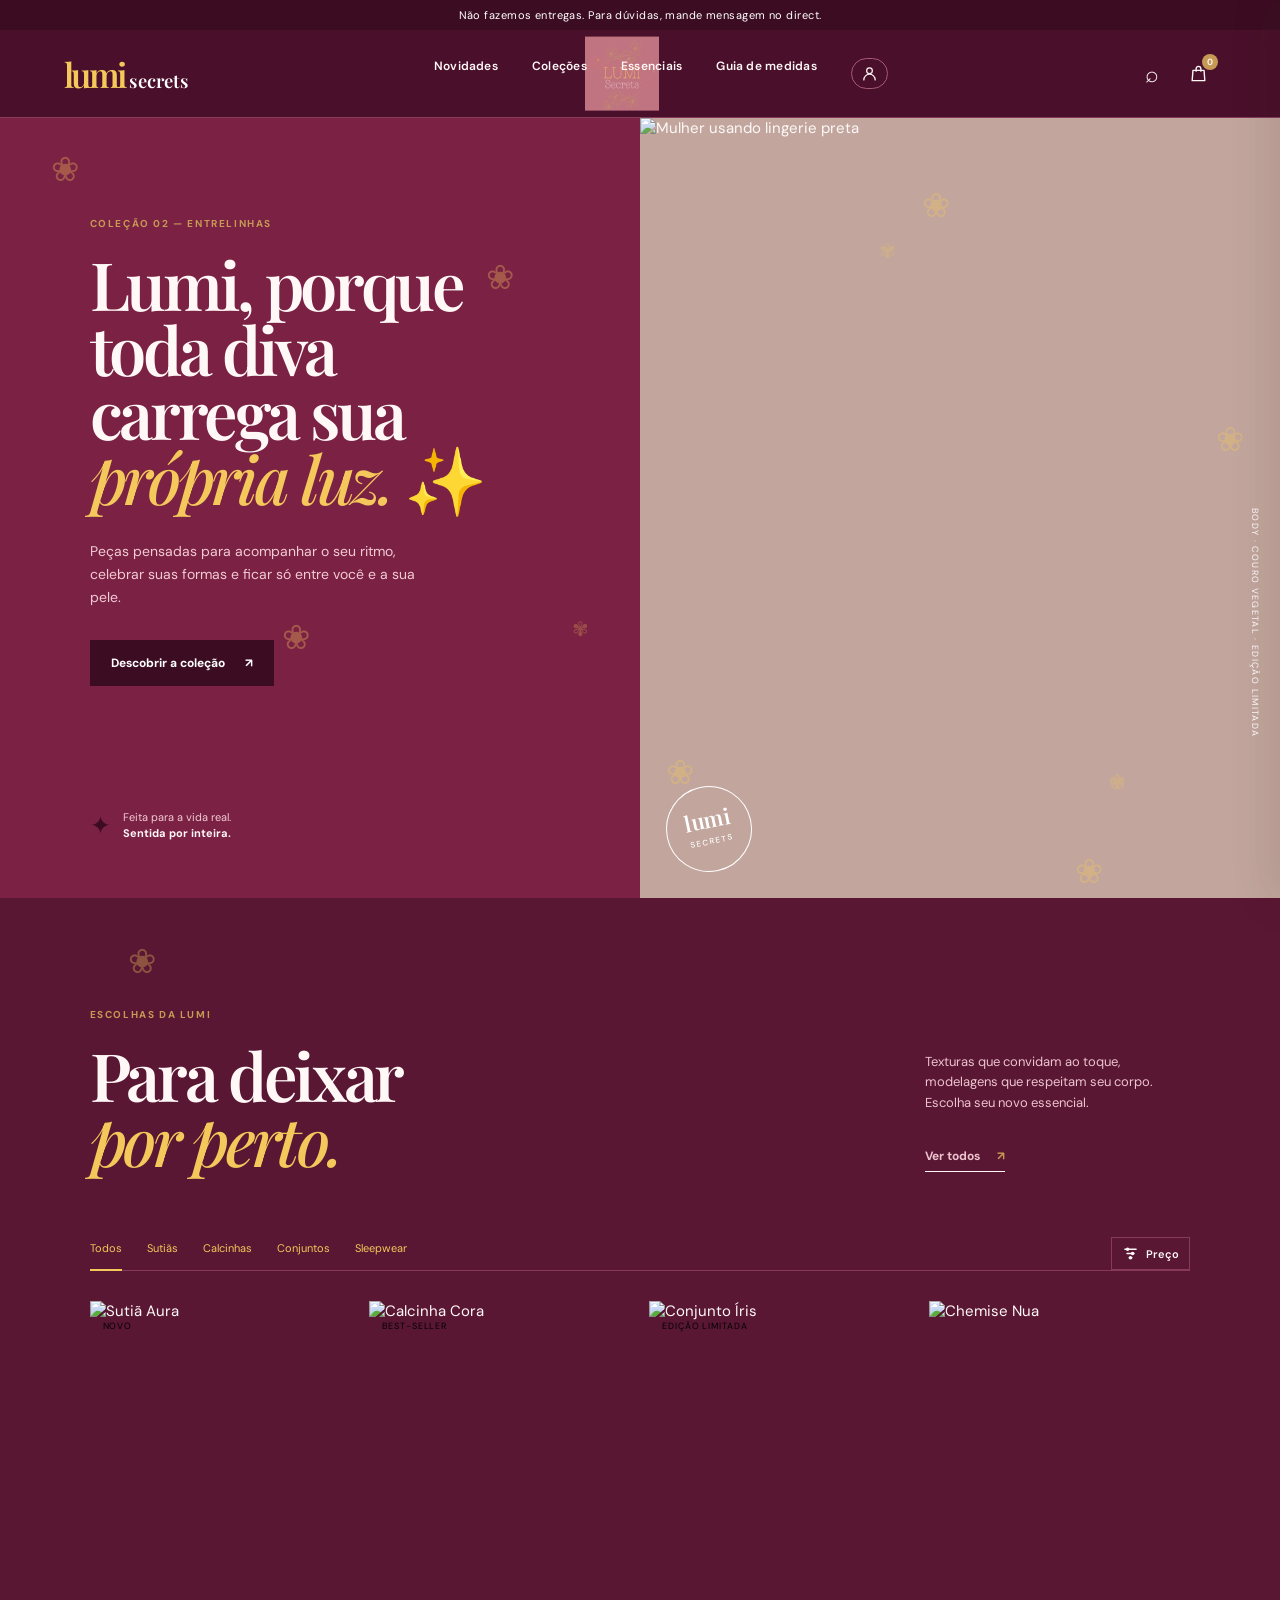
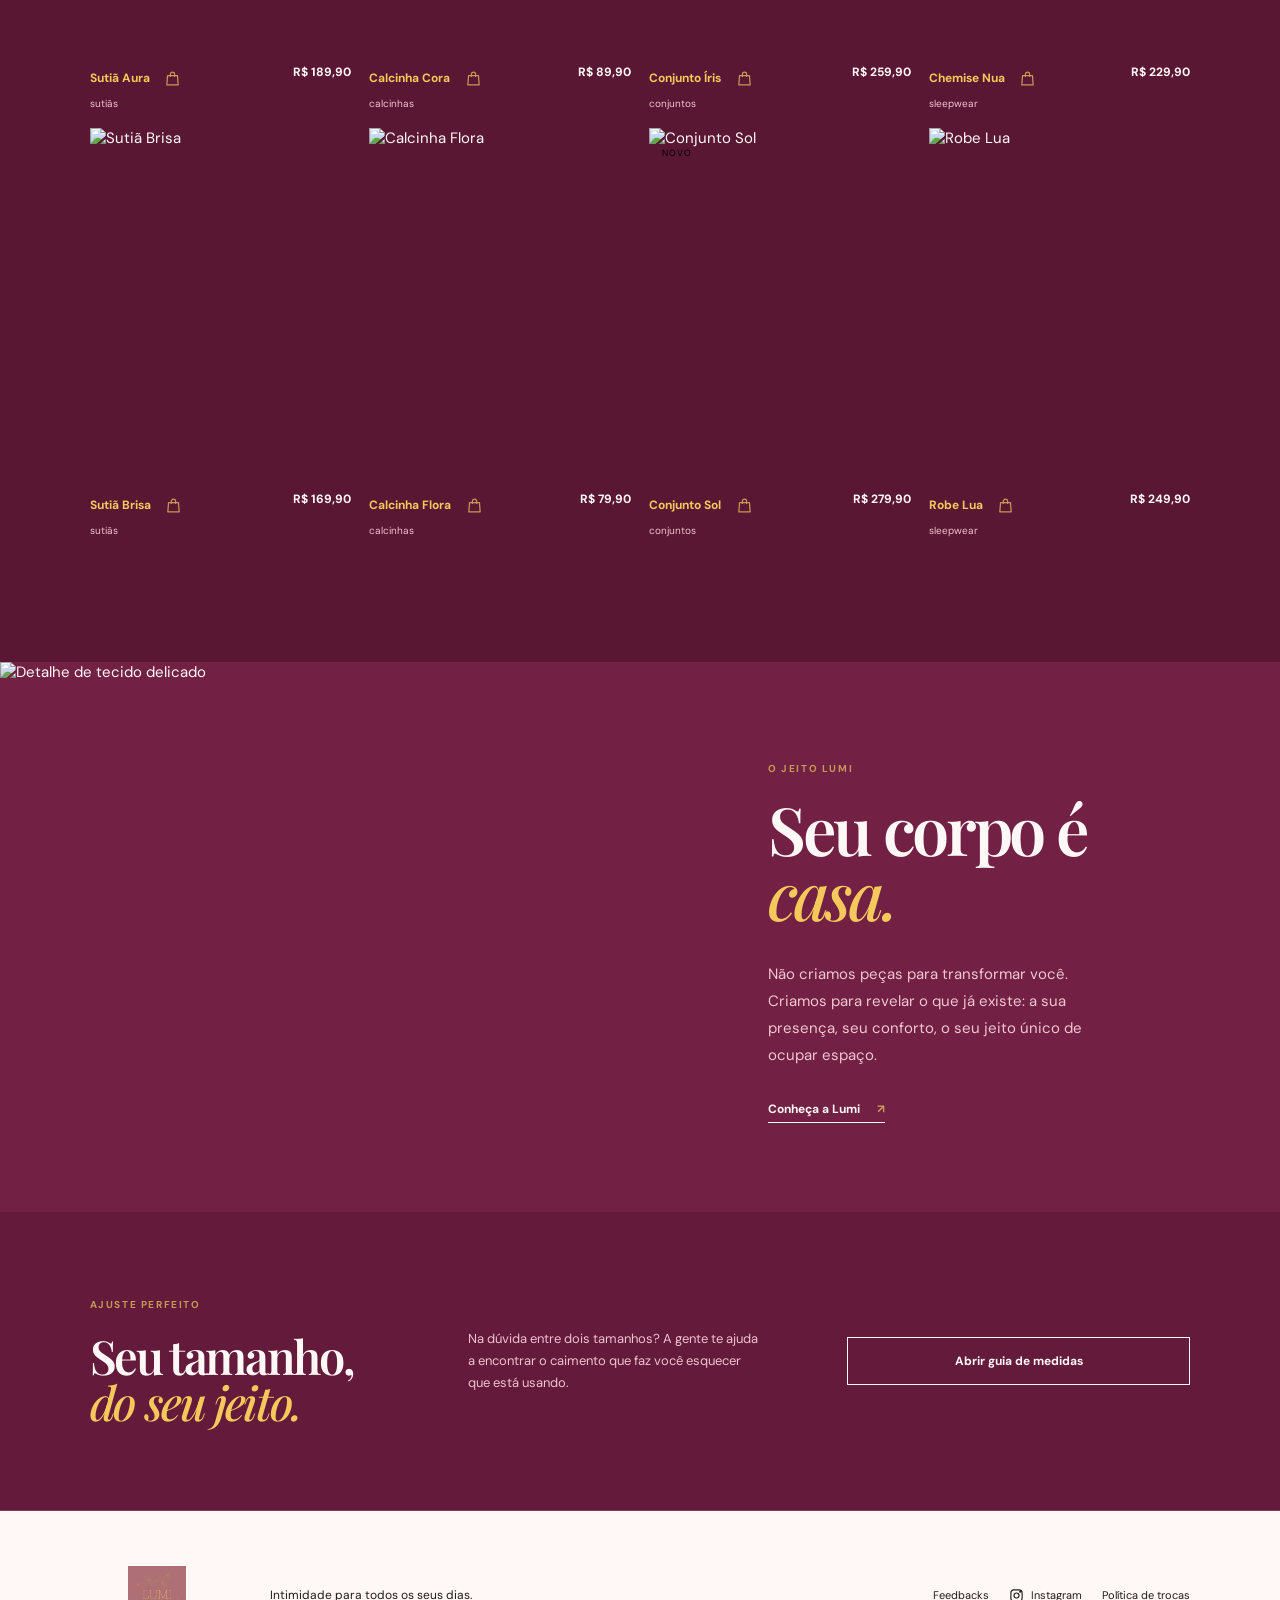
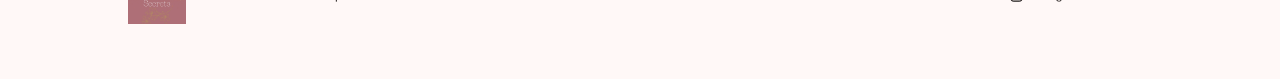
==== index.html @ d8fa0672 "Add files via upload" ====
<!doctype html>
<html lang="pt-BR">
  <head>
    <meta charset="UTF-8" />
    <meta name="viewport" content="width=device-width, initial-scale=1.0" />
    <meta name="description" content="Lumi Secrets: moda íntima feminina para vestir sua melhor versão." />
    <title>Lumi Secrets | Vista sua luz</title>
    <link rel="preconnect" href="https://fonts.googleapis.com" />
    <link rel="preconnect" href="https://fonts.gstatic.com" crossorigin />
    <link href="https://fonts.googleapis.com/css2?family=DM+Sans:wght@400;500;600;700&family=Playfair+Display:wght@500;600;700&display=swap" rel="stylesheet" />
    <link rel="stylesheet" href="styles.css?v=header-logo-20260926" />
    <link rel="stylesheet" href="theme.css" />
    <link rel="stylesheet" href="flowers.css" />
    <link rel="stylesheet" href="dark-theme.css" />
    <link rel="stylesheet" href="product-colors.css?v=header-logo-4-20260926" />
    <link rel="stylesheet" href="checkout-payment.css?v=checkout-ux-20260928" />
  </head>
  <body>
    <span class="gold-flower-detail" aria-hidden="true">❀</span>
    <div class="announcement">Não fazemos entregas. Para dúvidas, mande mensagem no direct.</div>
    <header class="site-header">
      <img class="header-watermark" src="assets/logo/logo.jpeg" alt="" aria-hidden="true" />
      <button class="icon-button menu-button" aria-label="Abrir menu" aria-expanded="false" aria-controls="mainNav">☰</button>
      <a class="brand" href="#inicio" aria-label="Lumi Secrets, início">lumi <span>secrets</span></a>
      <nav class="main-nav" id="mainNav" aria-label="Navegação principal">
        <a href="#novidades">Novidades</a>
        <a href="#novidades">Coleções</a>
        <a href="#essenciais">Essenciais</a>
        <a href="#guia">Guia de medidas</a>
              <button class="icon-button account-button" aria-label="Criar perfil ou entrar" id="accountButton"><svg viewBox="0 0 24 24" aria-hidden="true" fill="none" stroke="currentColor" stroke-width="1.7" stroke-linecap="round" stroke-linejoin="round"><circle cx="12" cy="8" r="4"/><path d="M4 21a8 8 0 0 1 16 0"/></svg><span id="accountButtonLabel">Criar perfil ou entrar</span></button>
      </nav>
      <div class="header-actions">
        <button class="icon-button" aria-label="Pesquisar" id="searchButton">⌕</button>
        <button class="icon-button bag-button" aria-label="Abrir sacola" id="cartButton"><svg class="bag-icon" viewBox="0 0 24 24" aria-hidden="true" fill="none" stroke="currentColor" stroke-width="1.7" stroke-linecap="round" stroke-linejoin="round"><path d="M5 8h14l1 13H4L5 8Z"/><path d="M9 9V6a3 3 0 0 1 6 0v3"/></svg><b id="cartCount">0</b></button>
      </div>
    </header>
    <div class="search-panel" id="searchPanel" hidden><form id="searchForm"><label for="productSearch">Buscar produtos</label><input id="productSearch" type="search" placeholder="Nome ou modelo do produto" autocomplete="off"><button class="search-submit" type="submit">Buscar</button></form><button type="button" id="closeSearch" aria-label="Fechar busca">×</button></div>

    <main id="inicio">
      <section class="hero" aria-labelledby="hero-title">
        <div class="hero-copy">
          <p class="eyebrow">Coleção 02 — Entrelinhas</p>
          <h1 id="hero-title">Lumi, porque<br />toda diva<br />carrega sua<br /><em>pr&#243;pria luz.</em> &#10024;</h1>
          <p class="hero-text">Peças pensadas para acompanhar o seu ritmo, celebrar suas formas e ficar só entre você e a sua pele.</p>
          <a class="button button-dark" href="#novidades">Descobrir a coleção <span>↗</span></a>
          <div class="hero-note"><span class="spark">✦</span><span>Feita para a vida real.<br /><strong>Sentida por inteira.</strong></span></div>
        </div>
        <div class="hero-image-wrap">
          <img src="https://images.unsplash.com/photo-1617331140180-e8262094733a?auto=format&fit=crop&w=1200&q=85" alt="Mulher usando lingerie preta" />
          <div class="image-stamp">lumi<br /><small>secrets</small></div>
          <span class="vertical-label">body · couro vegetal · edição limitada</span>
        </div>
      </section>

      <section class="products-section" id="novidades">
        <div class="section-heading">
          <div><p class="eyebrow">Escolhas da Lumi</p><h2>Para deixar<br /><em>por perto.</em></h2></div>
          <div class="section-intro"><p>Texturas que convidam ao toque, modelagens que respeitam seu corpo. Escolha seu novo essencial.</p><button class="text-button" id="viewAll">Ver todos <span>↗</span></button></div>
        </div>
        <div class="filters" role="group" aria-label="Filtrar produtos">
          <button class="filter active" data-filter="todos">Todos</button><button class="filter" data-filter="sutiãs">Sutiãs</button><button class="filter" data-filter="calcinhas">Calcinhas</button><button class="filter" data-filter="conjuntos">Conjuntos</button><button class="filter" data-filter="sleepwear">Sleepwear</button><button class="price-filter-toggle" id="priceFilterToggle" type="button" aria-expanded="false" aria-controls="priceFilterPanel"><svg viewBox="0 0 24 24" aria-hidden="true" fill="none" stroke="currentColor" stroke-width="1.8" stroke-linecap="round"><path d="M4 6h16M7 12h10m-7 6h4"/><circle cx="8" cy="6" r="1.5" fill="currentColor"/><circle cx="15" cy="12" r="1.5" fill="currentColor"/><circle cx="12" cy="18" r="1.5" fill="currentColor"/></svg>Preço</button>
        </div>
        <div class="price-filter-panel" id="priceFilterPanel" aria-label="Ordenar produtos pelo preço" hidden><button type="button" class="price-sort-option" data-price-sort="asc" aria-pressed="false">Menor para maior <span aria-hidden="true">↑</span></button><button type="button" class="price-sort-option" data-price-sort="desc" aria-pressed="false">Maior para menor <span aria-hidden="true">↓</span></button><button type="button" class="price-sort-option" data-price-sort="default" aria-pressed="true">Padrão</button></div><div class="product-grid" id="productGrid"></div>
      </section>

      <section class="manifesto" id="essenciais"><div class="manifesto-image"><img src="https://images.unsplash.com/photo-1596755389378-c31d21fd1273?auto=format&fit=crop&w=1000&q=85" alt="Detalhe de tecido delicado" /></div><div class="manifesto-copy"><p class="eyebrow">O jeito Lumi</p><h2>Seu corpo é<br /><em>casa.</em></h2><p>Não criamos peças para transformar você. Criamos para revelar o que já existe: a sua presença, seu conforto, o seu jeito único de ocupar espaço.</p><a class="text-button" href="#guia">Conheça a Lumi <span>↗</span></a></div></section>

      <section class="size-guide" id="guia"><div><p class="eyebrow">Ajuste perfeito</p><h2>Seu tamanho,<br /><em>do seu jeito.</em></h2></div><p>Na dúvida entre dois tamanhos? A gente te ajuda a encontrar o caimento que faz você esquecer que está usando.</p><button class="button button-outline" id="guideButton">Abrir guia de medidas</button></section>
      <section class="feedback-section" id="feedbacks" hidden><button class="feedback-close" type="button" aria-label="Fechar feedbacks" onclick="document.getElementById('feedbacks').hidden=true">×</button><div class="feedback-intro"><p class="eyebrow">Histórias reais</p><h2>Quem veste,<br /><em>conta.</em></h2><p>Seu olhar ajuda a Lumi Secrets a criar peças ainda mais especiais.</p></div><div class="feedback-list" id="feedbackList"></div><form class="feedback-form" id="feedbackForm"><p>Feedbacks podem ser enviados pelo perfil que realizou um pedido.</p><fieldset class="rating-field"><legend>Sua avaliação</legend><div class="rating-stars" role="radiogroup" aria-label="Avalie de 1 a 5 estrelas"><input id="rating5" name="rating" type="radio" value="5" required /><label for="rating5" aria-label="5 estrelas">★</label><input id="rating4" name="rating" type="radio" value="4" /><label for="rating4" aria-label="4 estrelas">★</label><input id="rating3" name="rating" type="radio" value="3" /><label for="rating3" aria-label="3 estrelas">★</label><input id="rating2" name="rating" type="radio" value="2" /><label for="rating2" aria-label="2 estrelas">★</label><input id="rating1" name="rating" type="radio" value="1" /><label for="rating1" aria-label="1 estrela">★</label></div></fieldset><label for="feedbackMessage">Seu feedback</label><textarea id="feedbackMessage" name="message" rows="4" placeholder="Conte como foi sua experiência" required></textarea><button class="button button-dark" type="submit">Publicar feedback <span>↗</span></button></form></section>
    </main>

    <footer><div class="brand footer-brand"><img class="brand-logo" src="assets/logo/logo.jpeg" alt="Lumi Secrets" /></div><p>Intimidade para todos os seus dias.</p><div class="footer-links"><a href="#feedbacks" onclick="document.getElementById('feedbacks').hidden=false">Feedbacks</a><a class="social-link instagram-link" href="https://www.instagram.com/use.lumisecrets?utm_source=ig_web_button_share_sheet&amp;stkn=ZDNlZDc0MzIxNw==" target="_blank" rel="noopener noreferrer"><svg viewBox="0 0 24 24" aria-hidden="true" fill="none" stroke="currentColor" stroke-width="1.8" stroke-linecap="round" stroke-linejoin="round"><defs><linearGradient id="instagramGradient" x1="0" y1="1" x2="1" y2="0"><stop offset="0" stop-color="#feda75"/><stop offset=".5" stop-color="#d62976"/><stop offset="1" stop-color="#4f5bd5"/></linearGradient></defs><rect x="3" y="3" width="18" height="18" rx="5"/><circle cx="12" cy="12" r="4"/><circle cx="18" cy="6" r=".8" fill="currentColor"/></svg><span>Instagram</span></a><a href="#exchangePolicy">Política de trocas</a></div></footer>

    <aside class="cart-drawer" id="cartDrawer" aria-label="Sua sacola" aria-hidden="true"><div class="drawer-head"><div><p class="eyebrow">Sua seleção</p><h2>Sacola <span id="drawerCount">(0)</span></h2></div><button class="close-button" id="closeCart" aria-label="Fechar sacola">×</button></div><div class="cart-items" id="cartItems"><div class="empty-cart">Sua sacola está esperando<br /><em>por uma escolha bonita.</em></div></div><div class="cart-summary"><div><span>Subtotal</span><strong id="cartSubtotal">R$ 0,00</strong></div><button class="button button-dark full-width" id="checkoutButton">Ir para o checkout <span>↗</span></button><small>Impostos e frete calculados na finalização.</small></div></aside><div class="overlay" id="overlay"></div>
    <div class="toast" id="toast" role="status">Peça adicionada à sacola.</div>
    <div class="modal" id="guideModal" aria-hidden="true"><div class="modal-content"><button class="close-button" id="closeGuide">×</button><p class="eyebrow">Guia de medidas</p><h2>Encontre seu<br /><em>caimento.</em></h2><p>Meça o busto e o quadril sem apertar a fita. Entre dois tamanhos, escolha o maior para um ajuste mais confortável.</p><div class="size-table"><div><b>Tamanho</b><b>Busto</b><b>Quadril</b></div><div><span>PP</span><span>80–84</span><span>86–90</span></div><div><span>P</span><span>85–89</span><span>91–95</span></div><div><span>M</span><span>90–94</span><span>96–100</span></div><div><span>G</span><span>95–100</span><span>101–106</span></div></div></div></div>
    <div class="modal" id="accountModal" aria-hidden="true"><form class="modal-content order-modal account-modal" id="accountForm"><button class="close-button" type="button" id="closeAccount" aria-label="Fechar">×</button><p class="eyebrow">Lumi Secrets</p><h2 id="accountTitle">Crie seu<br /><em>perfil.</em></h2><p id="accountStatus">Cadastre seu endereço para receber seus pedidos.</p><div id="accountNameRow"><label for="accountName">Nome completo</label><input id="accountName" name="name" autocomplete="name" required minlength="2" maxlength="120" /></div><div id="accountEmailRow"><label for="accountEmail">E-mail</label><input id="accountEmail" name="email" type="email" autocomplete="email" required maxlength="254" /></div><div id="accountPasswordRow"><label for="accountPassword">Senha (mínimo 6 caracteres)</label><input id="accountPassword" name="password" type="password" autocomplete="new-password" minlength="6" required /></div><div id="accountProfileFields"><label for="accountWhatsapp">WhatsApp</label><input id="accountWhatsapp" name="whatsapp" type="tel" autocomplete="tel" required /><label for="accountCep">CEP</label><input id="accountCep" name="cep" autocomplete="postal-code" inputmode="numeric" maxlength="9" required /><small id="cepLookupStatus" class="cep-lookup-status" role="status" aria-live="polite"></small><label for="accountStreet">Rua/Avenida</label><input id="accountStreet" name="street" autocomplete="address-line1" required /><label for="accountNumber">Número</label><input id="accountNumber" name="number" required /><label for="accountComplement">Complemento (opcional)</label><input id="accountComplement" name="complement" autocomplete="address-line2" /><label for="accountNeighborhood">Bairro</label><input id="accountNeighborhood" name="neighborhood" required /><label for="accountCity">Cidade</label><input id="accountCity" name="city" autocomplete="address-level2" required /><label for="accountState">Estado (UF)</label><input id="accountState" name="state" autocomplete="address-level1" maxlength="2" required /></div><button class="button button-dark full-width" id="accountSubmit" type="submit">Criar perfil</button><button class="account-mode-toggle" id="accountModeToggle" type="button">Já tem perfil? Entrar</button><button class="account-logout" id="logoutAccount" type="button" hidden>Sair do perfil</button></form></div>    <div class="modal" id="checkoutModal" aria-hidden="true"><form class="modal-content order-modal" id="orderForm"><button class="close-button" type="button" id="closeCheckout" aria-label="Fechar">×</button><p class="eyebrow">Finalizar pedido</p><h2>Endereço<br /><em>de entrega.</em></h2><p>O pedido será enviado para o endereço do seu perfil:</p><div class="delivery-address-preview"><strong id="checkoutRecipient"></strong><span id="checkoutAddress"></span></div><button class="button button-dark full-width" type="submit">Confirmar pedido <span>↗</span></button><section id="orderConfirmation" class="order-confirmation" role="status" aria-live="polite" hidden><p class="eyebrow">Pedido recebido</p><h3>Obrigado pela compra! ✨</h3><p>Sua compra foi registrada com sucesso. Guarde o número do pedido:</p><strong id="confirmedOrderNumber"></strong></section></form></div>
    <div class="modal" id="welcomeModal" aria-hidden="true"><section class="modal-content welcome-modal" role="dialog" aria-modal="true" aria-labelledby="welcomeTitle"><button class="close-button" type="button" id="closeWelcome" aria-label="Fechar mensagem">×</button><p class="eyebrow">Lumi Secrets</p><h2 id="welcomeTitle">Seja bem-vinda,<br /><em>diva!</em> ✨</h2><p>Seu cadastro foi concluído com sucesso. Ficamos felizes em ter você por aqui!</p><button class="button button-dark full-width" type="button" id="welcomeContinue">Continuar</button></section></div>

    <div class="modal" id="exchangePolicy" aria-hidden="true"><section class="modal-content exchange-policy-content" role="dialog" aria-modal="true" aria-labelledby="exchangePolicyTitle"><button class="close-button" type="button" id="closeExchangePolicy" aria-label="Fechar política">×</button><p class="eyebrow">Lumi Secrets</p><h2 id="exchangePolicyTitle">Trocas e<br /><em>devoluções.</em></h2><p>Por questões de higiene, não aceitamos devoluções voluntárias nem trocas de peças íntimas por tamanho, cor ou preferência. Essa regra não limita os direitos garantidos por lei.</p><p>Nas compras feitas pela internet, o direito de arrependimento pode ser exercido em até 7 dias após o recebimento, conforme o art. 49 do Código de Defesa do Consumidor. Os direitos previstos em lei para produtos com defeito também são respeitados.</p><p>Para solicitar atendimento, mande uma mensagem pelo <a href="https://www.instagram.com/use.lumisecrets/" target="_blank" rel="noopener noreferrer">Instagram Direct</a>.</p></section></div>
    <script src="app.js?v=checkout-ux-20260928"></script>
    <script src="checkout-payment.js?v=pix-copy-info-20260928"></script>
  </body>
</html>
---- styles.css ----
:root{--ink:#201c1b;--paper:#f8f5f0;--rose:#e8d5d2;--wine:#7b3241;--muted:#867b78;--line:#ddd4cd;--white:#fff;--serif:'Playfair Display',Georgia,serif;--sans:'DM Sans',sans-serif}*{box-sizing:border-box}html{scroll-behavior:smooth}body{margin:0;color:var(--ink);background:var(--paper);font-family:var(--sans);font-size:15px}a{color:inherit;text-decoration:none}button{font:inherit;border:0;cursor:pointer;color:inherit;background:none}.announcement{background:var(--wine);color:#fff;text-align:center;padding:8px 20px;font-size:11px;letter-spacing:.04em}.announcement span{margin:0 12px;opacity:.7}.site-header{height:88px;display:flex;align-items:center;justify-content:space-between;padding:0 5vw;border-bottom:1px solid var(--line);background:var(--paper);position:sticky;top:0;z-index:10}.brand{font:600 34px var(--serif);letter-spacing:-.08em}.brand-logo{display:block;width:150px;max-height:64px;object-fit:contain}.footer-brand .brand-logo{width:135px;max-height:58px}.brand span{color:var(--wine)}.main-nav{display:flex;gap:34px;font-size:12px;font-weight:600;letter-spacing:.02em}.main-nav a:hover,.footer-links a:hover{color:var(--wine)}.header-actions{display:flex;gap:10px}.icon-button{position:relative;width:36px;height:36px;border:1px solid transparent;border-radius:50%;font-size:23px;display:grid;place-items:center}.icon-button:hover{border-color:var(--line);background:#fff}.bag-button b{position:absolute;right:-3px;top:-3px;width:16px;height:16px;border-radius:50%;display:grid;place-items:center;background:var(--wine);color:#fff;font:600 9px var(--sans)}.menu-button{display:none}.hero{min-height:calc(100vh - 120px);display:grid;grid-template-columns:1fr 1fr;background:var(--rose)}.hero-copy{padding:11vh 7vw 6vh;display:flex;flex-direction:column;align-items:flex-start}.eyebrow{margin:0 0 22px;color:var(--wine);font-size:10px;text-transform:uppercase;letter-spacing:.16em;font-weight:700}.hero h1,.section-heading h2,.manifesto h2,.size-guide h2,.modal h2{margin:0;font:600 clamp(42px,5.2vw,76px)/.97 var(--serif);letter-spacing:-.05em}.hero h1 em,.section-heading h2 em,.manifesto h2 em,.size-guide h2 em,.modal h2 em{font-weight:500;color:var(--wine)}.hero-text{max-width:330px;margin:30px 0;color:#594e4b;line-height:1.65;font-size:14px}.button{display:inline-flex;align-items:center;justify-content:center;gap:20px;padding:15px 21px;font-size:12px;font-weight:700;transition:.25s ease}.button-dark{background:var(--ink);color:#fff}.button-dark:hover{background:var(--wine);transform:translateY(-2px)}.button-outline{border:1px solid var(--ink);background:transparent}.button-outline:hover{background:var(--ink);color:#fff}.hero-note{display:flex;align-items:center;gap:12px;margin-top:auto;font-size:11px;line-height:1.5;color:#634f4b}.hero-note strong{font-weight:700;color:var(--ink)}.spark{font-size:25px;color:var(--wine)}.hero-image-wrap{position:relative;overflow:hidden;background:#c2a69d}.hero-image-wrap img{width:100%;height:100%;object-fit:cover;object-position:center;display:block;filter:saturate(.78)}.image-stamp{position:absolute;left:26px;bottom:26px;width:86px;height:86px;border:1px solid #fff;color:#fff;border-radius:50%;display:grid;place-content:center;text-align:center;font:600 22px/.7 var(--serif);transform:rotate(-12deg)}.image-stamp small{font:500 8px var(--sans);letter-spacing:.14em;text-transform:uppercase;margin-top:8px}.vertical-label{position:absolute;right:19px;top:50%;writing-mode:vertical-rl;color:#fff;font-size:9px;letter-spacing:.15em;text-transform:uppercase}.category-strip{display:grid;grid-template-columns:repeat(4,1fr);border-bottom:1px solid var(--line);border-top:1px solid var(--line)}.category-strip a{padding:27px 3vw;display:grid;grid-template-columns:28px 1fr;gap:2px 8px;border-right:1px solid var(--line);transition:.2s}.category-strip a:last-child{border:0}.category-strip a:hover{background:var(--white);color:var(--wine)}.category-strip span{grid-row:span 2;font-size:10px;color:var(--wine)}.category-strip strong{font:600 23px var(--serif)}.category-strip small{font-size:10px;color:var(--muted)}.products-section{padding:110px 7vw 125px}.section-heading{display:flex;justify-content:space-between;align-items:end;margin-bottom:65px}.section-intro{max-width:265px;color:var(--muted);line-height:1.6;font-size:13px}.text-button{padding:0;margin-top:20px;font-size:12px;font-weight:700;border-bottom:1px solid var(--ink);padding-bottom:5px}.text-button span{margin-left:14px;color:var(--wine)}.filters{display:flex;gap:25px;border-bottom:1px solid var(--line);margin-bottom:30px}.filter{padding:0 0 12px;font-size:11px;color:var(--muted);position:relative}.filter.active,.filter:hover{color:var(--ink)}.filter.active:after{content:'';position:absolute;bottom:-1px;left:0;right:0;height:2px;background:var(--wine)}.product-grid{display:grid;grid-template-columns:repeat(4,1fr);gap:18px}.product-card{position:relative;min-width:0}.product-image{background:#eee6e1;aspect-ratio:3/4;overflow:hidden;position:relative}.product-image img{width:100%;height:100%;object-fit:cover;display:block;transition:transform .5s ease}.product-card:hover .product-image img{transform:scale(1.04)}.product-tag{position:absolute;top:13px;left:13px;background:var(--paper);padding:6px 9px;font-size:9px;text-transform:uppercase;letter-spacing:.1em}.quick-add{position:absolute;bottom:12px;left:12px;right:12px;padding:12px;background:var(--white);font-size:11px;font-weight:700;opacity:0;transform:translateY(8px);transition:.25s}.product-card:hover .quick-add{opacity:1;transform:none}.product-meta{display:flex;justify-content:space-between;gap:8px;padding-top:14px;font-size:12px}.product-name{font-weight:600}.product-type{color:var(--muted);display:block;margin-top:5px;font-size:10px}.product-price{font-weight:700;white-space:nowrap}.manifesto{display:grid;grid-template-columns:1fr 1fr;background:#d9c0bc}.manifesto-image{height:550px;overflow:hidden}.manifesto-image img{width:100%;height:100%;object-fit:cover;filter:saturate(.7)}.manifesto-copy{padding:100px 10vw 80px;display:flex;flex-direction:column;align-items:flex-start}.manifesto-copy>p:not(.eyebrow){max-width:330px;line-height:1.8;color:#684f4c;margin:35px 0 0}.manifesto-copy .text-button{margin-top:32px}.size-guide{display:grid;grid-template-columns:1fr 1fr 1fr;gap:35px;padding:86px 7vw;align-items:center;border-bottom:1px solid var(--line)}.size-guide h2{font-size:47px}.size-guide>p{max-width:290px;line-height:1.7;color:var(--muted);font-size:13px}footer{padding:55px 7vw;display:flex;align-items:center;gap:45px;background:var(--ink);color:#fff}footer .footer-brand{font-size:30px}.footer-brand span{color:#e7b5ba}footer p{color:#afa5a1;font-size:12px}.footer-links{margin-left:auto;display:flex;gap:20px;color:#c6bdb9;font-size:11px}.cart-drawer{position:fixed;z-index:30;right:0;top:0;width:min(430px,100%);height:100vh;background:var(--paper);transform:translateX(100%);transition:transform .35s ease;display:flex;flex-direction:column;padding:36px;box-shadow:-10px 0 40px #2b18151c}.cart-drawer.open{transform:none}.drawer-head{display:flex;justify-content:space-between;align-items:flex-start;border-bottom:1px solid var(--line);padding-bottom:25px}.drawer-head h2{margin:0;font:500 34px var(--serif)}.drawer-head h2 span{font:400 13px var(--sans);color:var(--muted)}.close-button{font-size:30px;line-height:1;padding:0;color:var(--muted)}.cart-items{flex:1;overflow:auto;padding:24px 0}.empty-cart{text-align:center;margin-top:35%;color:var(--muted);line-height:1.7;font-size:13px}.empty-cart em{font:500 22px var(--serif);color:var(--wine)}.cart-item{display:grid;grid-template-columns:74px 1fr auto;gap:14px;align-items:center;margin-bottom:20px}.cart-item img{width:74px;height:90px;object-fit:cover}.cart-item h3{margin:0 0 7px;font:500 16px var(--serif)}.cart-item small{color:var(--muted);font-size:10px}.cart-item strong{font-size:12px}.remove-item{font-size:10px;color:var(--wine);text-decoration:underline}.cart-summary{border-top:1px solid var(--line);padding-top:22px}.cart-summary>div{display:flex;justify-content:space-between;margin-bottom:20px;font-size:13px}.cart-summary strong{font-size:15px}.full-width{width:100%;justify-content:space-between}.cart-summary small{display:block;text-align:center;margin-top:14px;color:var(--muted);font-size:10px}.overlay{position:fixed;inset:0;background:#201c1b8c;z-index:20;opacity:0;pointer-events:none;transition:.3s}.overlay.visible{opacity:1;pointer-events:auto}.toast{position:fixed;z-index:50;bottom:25px;left:50%;transform:translate(-50%,20px);background:var(--ink);color:#fff;padding:14px 20px;font-size:12px;opacity:0;transition:.3s;pointer-events:none}.toast.show{opacity:1;transform:translate(-50%,0)}.modal{position:fixed;inset:0;z-index:40;display:grid;place-items:center;background:#201c1b8c;opacity:0;pointer-events:none;transition:.25s;padding:20px}.modal.open{opacity:1;pointer-events:auto}.modal-content{position:relative;background:var(--paper);max-width:500px;width:100%;padding:48px}.modal-content>.close-button{position:absolute;top:20px;right:24px}.modal-content>p:not(.eyebrow){color:var(--muted);line-height:1.6;font-size:13px;max-width:360px}.size-table{margin-top:30px;font-size:12px}.size-table>div{display:grid;grid-template-columns:1fr 1fr 1fr;padding:11px 0;border-bottom:1px solid var(--line)}.size-table b{font-size:10px;text-transform:uppercase;color:var(--wine);letter-spacing:.08em}.size-table span:not(:first-child),.size-table b:not(:first-child){text-align:right}@media(max-width:800px){.site-header{height:72px;padding:0 20px}.menu-button{display:grid}.main-nav{display:none}.brand{font-size:30px}.brand-logo{width:125px;max-height:54px}.footer-brand .brand-logo{width:125px;max-height:54px}.hero{grid-template-columns:1fr;min-height:auto}.hero-copy{padding:70px 24px 45px;min-height:510px}.hero h1{font-size:55px}.hero-image-wrap{height:65vh;min-height:430px}.category-strip{grid-template-columns:repeat(2,1fr)}.category-strip a:nth-child(2){border-right:0}.category-strip a:nth-child(-n+2){border-bottom:1px solid var(--line)}.products-section{padding:75px 20px}.section-heading{display:block;margin-bottom:45px}.section-intro{margin-top:25px}.filters{gap:18px;overflow:auto;white-space:nowrap}.product-grid{grid-template-columns:repeat(2,1fr);gap:25px 12px}.quick-add{opacity:1;transform:none;padding:10px;left:8px;right:8px;font-size:10px}.product-meta{display:block}.product-price{display:block;margin-top:8px}.manifesto{grid-template-columns:1fr}.manifesto-image{height:390px}.manifesto-copy{padding:70px 24px}.size-guide{grid-template-columns:1fr;padding:65px 24px;gap:0}.size-guide .button{margin-top:10px}.size-guide h2{font-size:43px}footer{display:block;padding:45px 24px}.footer-links{margin-top:28px;display:grid;gap:12px}.footer-brand{margin-bottom:10px}.cart-drawer{padding:26px 20px}.modal-content{padding:40px 25px}.vertical-label{display:none}}
.bag-icon{width:19px;height:19px;display:block}
.search-panel{position:fixed;z-index:9;top:88px;left:0;right:0;padding:18px 7vw;background:var(--paper);border-bottom:1px solid var(--line);display:flex;align-items:center;gap:14px}.search-panel[hidden]{display:none}.search-panel label{font-size:11px;font-weight:700}.search-panel input{flex:1;min-width:0;padding:12px 14px;border:1px solid var(--line);background:var(--white);color:var(--ink);font:13px var(--sans)}.search-panel input:focus{outline:2px solid var(--gold)}.search-panel button{font-size:24px}.search-empty{grid-column:1/-1;padding:35px 0;color:var(--muted)}@media(max-width:800px){.search-panel{top:72px;padding:14px 20px;gap:10px}.search-panel label{display:none}}.search-panel input{background:#fff8f7;color:#29161d;caret-color:#29161d}.search-panel input::placeholder{color:#806d72;opacity:1}.price-filter-toggle{display:inline-flex;align-items:center;gap:7px;margin-left:auto;padding:7px 10px;border:1px solid var(--line);font:600 11px var(--sans);color:#fff8f7}.price-filter-toggle svg{width:17px;height:17px}.price-filter-toggle:hover{background:#3c0d22}.price-filter-panel{display:flex;align-items:end;gap:12px;padding:16px 0}.price-filter-panel[hidden]{display:none}.price-filter-panel label{display:grid;grid-template-columns:auto 1fr;align-items:center;gap:6px;font-size:10px;font-weight:600;color:var(--muted)}.price-filter-panel label span{grid-column:1;grid-row:2;font-size:11px}.price-filter-panel input{grid-column:2;grid-row:2;width:125px;padding:9px;border:1px solid var(--line);background:#fff8f7;color:#29161d;font:12px var(--sans)}.price-filter-panel input::placeholder{color:#806d72;opacity:1}.price-filter-panel>button{padding:9px 12px;border:1px solid var(--line);font-size:11px;color:#29161d}.price-filter-panel>button:hover{background:#e4cdd2}@media(max-width:800px){.price-filter-panel{flex-wrap:wrap}.price-filter-panel input{width:110px}}
.search-panel{z-index:12;top:88px;isolation:isolate}.site-header{z-index:10}@media(max-width:800px){.search-panel{top:72px}}

.search-panel form{display:flex;align-items:center;gap:12px;flex:1;min-width:0}.search-panel form input{min-width:0}.search-panel .search-submit{padding:12px 18px;background:#3c0d22;color:#fff8f7;font:600 12px var(--sans);white-space:nowrap}.search-panel .search-submit:hover{background:#6f2045}@media(max-width:800px){.search-panel form{gap:8px}.search-panel .search-submit{padding:12px 10px}}.order-modal{display:flex;flex-direction:column;gap:9px}.order-modal>p:not(.eyebrow){margin:0 0 8px}.order-modal label{font-size:11px;font-weight:700;color:var(--wine);margin-top:5px}.order-modal input{width:100%;padding:13px;border:1px solid var(--line);background:#fff8f7;color:#29161d;font:13px var(--sans)}.order-modal input:focus{outline:2px solid var(--gold);border-color:transparent}.order-modal .button{margin-top:12px}.order-modal .button:disabled{opacity:.6;cursor:wait}.account-button svg{width:19px;height:19px}.account-modal{max-height:90vh;overflow-y:auto}.account-modal [hidden]{display:none!important}.account-modal #accountProfileFields{display:grid;gap:9px}.account-modal #accountProfileFields[hidden]{display:none!important}.account-modal #accountNameRow,.account-modal #accountEmailRow,.account-modal #accountPasswordRow{display:grid;gap:9px}.account-modal .account-mode-toggle,.account-modal .account-logout{padding:10px;color:var(--wine);font-size:12px;text-decoration:underline}.account-modal .button:disabled{opacity:.6;cursor:wait}.delivery-address-preview{display:grid;gap:7px;padding:15px;background:#f2dce0;color:#29161d;font-size:12px;line-height:1.6}.delivery-address-preview span{white-space:pre-wrap}.order-modal .button{margin-top:12px}
.cep-lookup-status{min-height:1em;color:var(--muted);font-size:11px;line-height:1.4}.account-modal #accountProfileFields>.cep-lookup-status{margin-top:-5px}

.order-confirmation{padding:16px 0;text-align:center}.order-confirmation h3{font:600 28px var(--serif);margin:8px 0;color:var(--wine)}.order-confirmation p:not(.eyebrow){margin:8px auto;color:var(--muted);font-size:13px;line-height:1.6}.order-confirmation strong{display:block;margin:16px 0;padding:14px;border:1px solid var(--line);background:#fff;color:var(--wine);font-size:16px;letter-spacing:.08em}

#feedbacks[hidden]{display:none!important}

.feedback-section{position:relative}.feedback-close{position:absolute;top:22px;right:7vw;z-index:2;width:40px;height:40px;border:1px solid var(--line);border-radius:50%;background:var(--paper);color:var(--wine);font-size:27px;line-height:1}.feedback-close:hover{background:var(--wine);color:#fff}@media(max-width:800px){.feedback-close{top:14px;right:20px}}

.welcome-modal{text-align:center}.welcome-modal h2{font-size:clamp(40px,7vw,58px);margin:6px 0 18px}.welcome-modal>p:not(.eyebrow){margin:0 auto 18px;max-width:360px}.welcome-modal .button{margin-top:8px}
#minPrice,#maxPrice{-moz-appearance:textfield;appearance:textfield}#minPrice::-webkit-inner-spin-button,#minPrice::-webkit-outer-spin-button,#maxPrice::-webkit-inner-spin-button,#maxPrice::-webkit-outer-spin-button{-webkit-appearance:none;margin:0}

.price-filter-panel .price-sort-option{display:inline-flex;align-items:center;gap:7px;padding:9px 12px;border:1px solid var(--line);color:#201c1b;background:transparent;font-size:11px;white-space:nowrap}.price-filter-panel .price-sort-option[aria-pressed="true"],.price-filter-panel .price-sort-option:hover{background:#e4cdd2}.price-sort-option span{color:#c69a54;font-size:18px;line-height:1}
.price-filter-panel .price-sort-option{background:#fff8f7!important;color:#29161d!important;border-color:#c69a54!important}.price-filter-panel .price-sort-option[aria-pressed="true"]{background:#c69a54!important;color:#29161d!important;border-color:#c69a54!important}.price-filter-panel .price-sort-option:hover{background:#e7c77f!important;color:#29161d!important}.price-filter-panel .price-sort-option span{color:#8f284b!important}

#guideModal .modal-content>p:not(.eyebrow){color:#000!important}


.exchange-policy-content>p:not(.eyebrow){max-width:none;margin:12px 0;color:#000;line-height:1.7}.exchange-policy-content>p a{color:var(--wine);font-weight:700;text-decoration:underline}
.rating-field{border:0;padding:0;margin:0 0 14px}.rating-field legend{font-size:12px;font-weight:700;margin-bottom:7px}.rating-stars{display:flex;flex-direction:row-reverse;justify-content:flex-end;gap:5px}.rating-stars input{position:absolute;width:1px;height:1px;opacity:0}.rating-stars label{font-size:32px;line-height:1;color:#b9ada7;cursor:pointer;transition:color .15s}.rating-stars input:checked~label,.rating-stars label:hover,.rating-stars label:hover~label{color:#c69a54}.rating-stars input:focus-visible+label{outline:2px solid var(--wine);outline-offset:3px;border-radius:3px}
---- theme.css ----
:root{--ink:#29161d;--paper:#fff8f7;--rose:#bd6279;--wine:#8f284b;--gold:#c69a54;--muted:#806d72;--line:#e4cdd2;--white:#fff}body{background:var(--paper);color:var(--ink)}.announcement{background:var(--wine)}.brand span{color:var(--gold);font-size:.54em;letter-spacing:.01em}.hero{background:#e7b4bf}.hero h1 em,.section-heading h2 em,.manifesto h2 em,.size-guide h2 em,.modal h2 em{color:var(--wine)}.eyebrow,.text-button span,.product-type,.stars{color:var(--gold)}.button-dark{background:var(--wine)}.button-dark:hover{background:#6e1f39}.category-strip a:hover{color:var(--wine)}.bag-button b{background:var(--gold);color:var(--ink)}.product-tag{color:var(--wine);border:1px solid #ead9c1}.manifesto{background:#d993a2}.size-guide{background:#fffdf8}.feedback-section{display:grid;grid-template-columns:.9fr 1.15fr .9fr;gap:60px;align-items:start;padding:100px 7vw;background:#f2dce0;border-top:1px solid var(--line)}.feedback-intro h2{margin:0;font:600 clamp(42px,4.5vw,64px)/.97 var(--serif);letter-spacing:-.05em}.feedback-intro h2 em{color:var(--wine);font-weight:500}.feedback-intro>p:last-child{max-width:220px;color:var(--muted);font-size:13px;line-height:1.7;margin-top:28px}.feedback-list{display:grid;gap:16px}.feedback-card{background:var(--white);padding:25px;border:1px solid #ecd9dc}.feedback-card .stars{letter-spacing:.16em;font-size:12px}.feedback-card p{font:500 17px/1.5 var(--serif);margin:18px 0;color:#49252f}.feedback-card strong{font-size:10px;text-transform:uppercase;letter-spacing:.1em;color:var(--muted)}.feedback-form{display:flex;flex-direction:column;gap:8px}.feedback-form label{font-size:10px;font-weight:700;text-transform:uppercase;letter-spacing:.12em;color:var(--wine);margin-top:4px}.feedback-form input,.feedback-form textarea{border:1px solid #d9bbc2;background:#fffaf9;padding:13px;font:12px var(--sans);color:var(--ink);resize:vertical}.feedback-form input:focus,.feedback-form textarea:focus{outline:2px solid var(--gold);border-color:transparent}.feedback-form .button{margin-top:12px;align-self:flex-start}.footer-brand span{color:var(--gold)}@media(max-width:800px){.feedback-section{grid-template-columns:1fr;padding:70px 24px;gap:34px}.feedback-card p{font-size:16px}.feedback-form .button{width:100%}}
---- flowers.css ----
body::before{content:'❀';position:fixed;z-index:20;pointer-events:none;left:4vw;top:17vh;color:#f4c85b;font:400 34px/1 Georgia,serif;opacity:.34;text-shadow:34vw 12vh 0 #f4c85b,68vw 4vh 0 #f4c85b,91vw 30vh 0 #f4c85b,18vw 52vh 0 #f4c85b,48vw 67vh 0 #f4c85b,80vw 78vh 0 #f4c85b,6vw 88vh 0 #f4c85b}.gold-flower-detail{position:fixed;z-index:20;pointer-events:none;right:12vw;bottom:12vh;color:#f4c85b;font:400 20px/1 Georgia,serif;opacity:.26}.gold-flower-detail::before{content:'✾';position:absolute;right:0;bottom:0;text-shadow:-42vw -17vh 0 #f4c85b,-18vw -59vh 0 #f4c85b,35vw -42vh 0 #f4c85b}
---- dark-theme.css ----
:root{--ink:#fff8f7;--paper:#5a1733;--rose:#8b294c;--wine:#3c0d22;--muted:#edc3ce;--line:#873b59;--white:#fff8f7}body{background:#5a1733;color:#fff8f7}.site-header{background:#4a102b;border-color:#873b59}.main-nav a,.icon-button{color:#fff8f7}.icon-button:hover{background:#6f2045;border-color:#a75872}.hero{background:#7b2144}.hero-text,.hero-note{color:#f2cbd4}.hero h1 em,.section-heading h2 em,.manifesto h2 em,.size-guide h2 em,.modal h2 em{color:#f4c85b}.category-strip{background:#5a1733;border-color:#873b59}.category-strip a{border-color:#873b59}.category-strip a:hover{background:#742044;color:#f4c85b}.products-section{background:#5a1733}.filters{border-color:#873b59}.filter{color:#e9bfc9}.filter.active,.filter:hover{color:#fff8f7}.product-image{background:#7c3654}.manifesto{background:#722044}.manifesto-copy>p:not(.eyebrow){color:#f0c6d0}.size-guide{background:#641a3b;border-color:#873b59}.feedback-section{background:#6d1d40;border-color:#873b59}.feedback-form input,.feedback-form textarea{background:#fff8f7;color:#29161d}.feedback-card{background:#fff8f7}.footer{background:#29091a}.cart-drawer,.modal-content{background:#fff8f7;color:#29161d}.cart-drawer .eyebrow,.modal-content .eyebrow{color:#8f284b}@media(max-width:800px){.site-header{background:#4a102b}}

.size-guide .button-outline:hover{background:#3c0d22;color:#fff8f7;border-color:#3c0d22}
---- product-colors.css ----
.brand,.footer-brand{color:#f4c85b!important}.brand span,.footer-brand span{color:#fff!important}.product-name{color:#f4c85b;font-weight:700}.product-tag{background:none!important;border:0!important;box-shadow:none;color:#201c1b;padding:6px 0}.product-meta .product-price{color:#fff8f7}.product-type{color:#f0c3cf}.filter,.filter.active,.filter:hover,.category-strip strong{color:#f4c85b}.category-strip small{color:#f0c3cf}.filter.active:after{background:#f4c85b}

footer,footer .footer-brand,footer .footer-brand span,footer p,footer .footer-links,footer .footer-links a{color:#201c1b!important}
.footer-links .social-link{display:inline-flex;align-items:center;gap:7px}.footer-links .social-link svg{width:15px;height:15px;flex:none}
.footer-links .whatsapp-link:hover,.footer-links .whatsapp-link:focus,.footer-links .whatsapp-link:active{color:#25d366!important}
.footer-links .instagram-link:hover,.footer-links .instagram-link:focus,.footer-links .instagram-link:active{color:#d62976!important}.footer-links .instagram-link:hover span,.footer-links .instagram-link:focus span,.footer-links .instagram-link:active span{background:linear-gradient(45deg,#feda75 0%,#fa7e1e 25%,#d62976 60%,#4f5bd5 100%);-webkit-background-clip:text;background-clip:text;color:transparent!important}.footer-links .instagram-link:hover svg,.footer-links .instagram-link:focus svg,.footer-links .instagram-link:active svg{stroke:url(#instagramGradient)}.main-nav .account-button{display:inline-flex;width:auto;height:auto;align-items:center;gap:8px;padding:6px 9px;border:1px solid #a75872;border-radius:20px;background:transparent;color:#fff8f7!important;font:600 11px var(--sans);white-space:nowrap}.main-nav .account-button svg{width:17px;height:17px}.main-nav .account-button:hover{background:#6f2045;border-color:#d18aa2}@media(max-width:800px){.main-nav.open{position:absolute;top:72px;left:0;right:0;z-index:13;display:flex!important;flex-direction:column;align-items:stretch;gap:0;padding:8px 20px 18px;background:#4a102b;border-bottom:1px solid #873b59;box-shadow:0 14px 28px #1f081466}.main-nav.open>a{padding:14px 2px;border-bottom:1px solid #873b59;color:#fff8f7}.main-nav.open .account-button{align-self:flex-start;margin-top:15px;padding:10px 13px;border-radius:24px}}
.main-nav .account-button span{display:none}@media(max-width:800px){.main-nav.open .account-button span{display:inline}}
.product-image,.product-image img{background:transparent!important}.product-image .product-tag,.product-image .quick-add{background:transparent!important;color:#000!important;border:0!important;box-shadow:none!important;backdrop-filter:none!important}

/* A logo aparece como marca d'água sobre a cor atual do cabeçalho. */
.site-header{position:sticky;isolation:isolate}
.site-header>*{position:relative;z-index:1}
.site-header .header-watermark{position:absolute;left:calc(50% - 18px);top:50%;z-index:0;width:min(300px,55vw);height:86%;max-height:78px;transform:translate(-50%,-50%);object-fit:contain;filter:brightness(1.3);opacity:.78;pointer-events:none}

.product-title-row{display:flex;align-items:center;gap:9px}.product-bag-button{display:grid;place-items:center;width:28px;height:28px;padding:4px;border:1px solid #201c1b;border-radius:50%;color:#201c1b;background:transparent;transition:background .2s,color .2s,transform .2s}.product-bag-button svg{display:block;width:17px;height:17px}.product-bag-button:hover,.product-bag-button:focus-visible{background:#201c1b;color:#fff;transform:translateY(-1px);outline:none}

.product-bag-button{border:0;border-radius:0;color:#c69a54;background:transparent}.product-bag-button:hover,.product-bag-button:focus-visible{color:#a9781c;background:transparent;transform:translateY(-1px)}
---- checkout-payment.css ----
﻿.payment-methods{padding:16px;border:1px solid #873b59;background:#641a3b;color:#fff8f7}
.payment-methods-heading{display:flex;align-items:center;gap:11px;margin-bottom:14px}
.payment-lock{display:grid;place-items:center;width:34px;height:34px;border:1px solid #c69a54;border-radius:50%;color:#f4c85b;font-size:19px}
.payment-methods-heading strong,.payment-methods-heading small,.payment-method strong,.payment-method small{display:block}
.payment-methods-heading strong{font-size:12px}
.payment-methods-heading small,.payment-method small{margin-top:4px;color:#edc3ce;font-size:10px;line-height:1.4}
.payment-method-list{display:grid;grid-template-columns:1fr 1fr;gap:8px}
.payment-method{display:flex;align-items:center;gap:9px;padding:11px;background:#5a1733;border:1px solid #873b59}
.payment-symbol{color:#f4c85b;font-size:20px}
.payment-method strong{font-size:11px}
.payment-security-note,.payment-debit-note{margin:12px 0 0!important;font-size:10px!important;line-height:1.5!important}
.payment-security-note{color:#fff8f7!important}
.payment-debit-note{color:#edc3ce!important}
.payment-error{margin:10px 0 0!important;padding:10px;border:1px solid #e99aa6;background:#401022;color:#fff8f7!important;font-size:12px!important}
.payment-order-total{font-weight:700;color:#29161d!important}
.payment-checkout-action{margin-top:16px}
@media(max-width:420px){.payment-methods{padding:12px}.payment-method-list{grid-template-columns:1fr}}
.order-modal:not(.account-modal){max-height:90vh;overflow-y:auto}
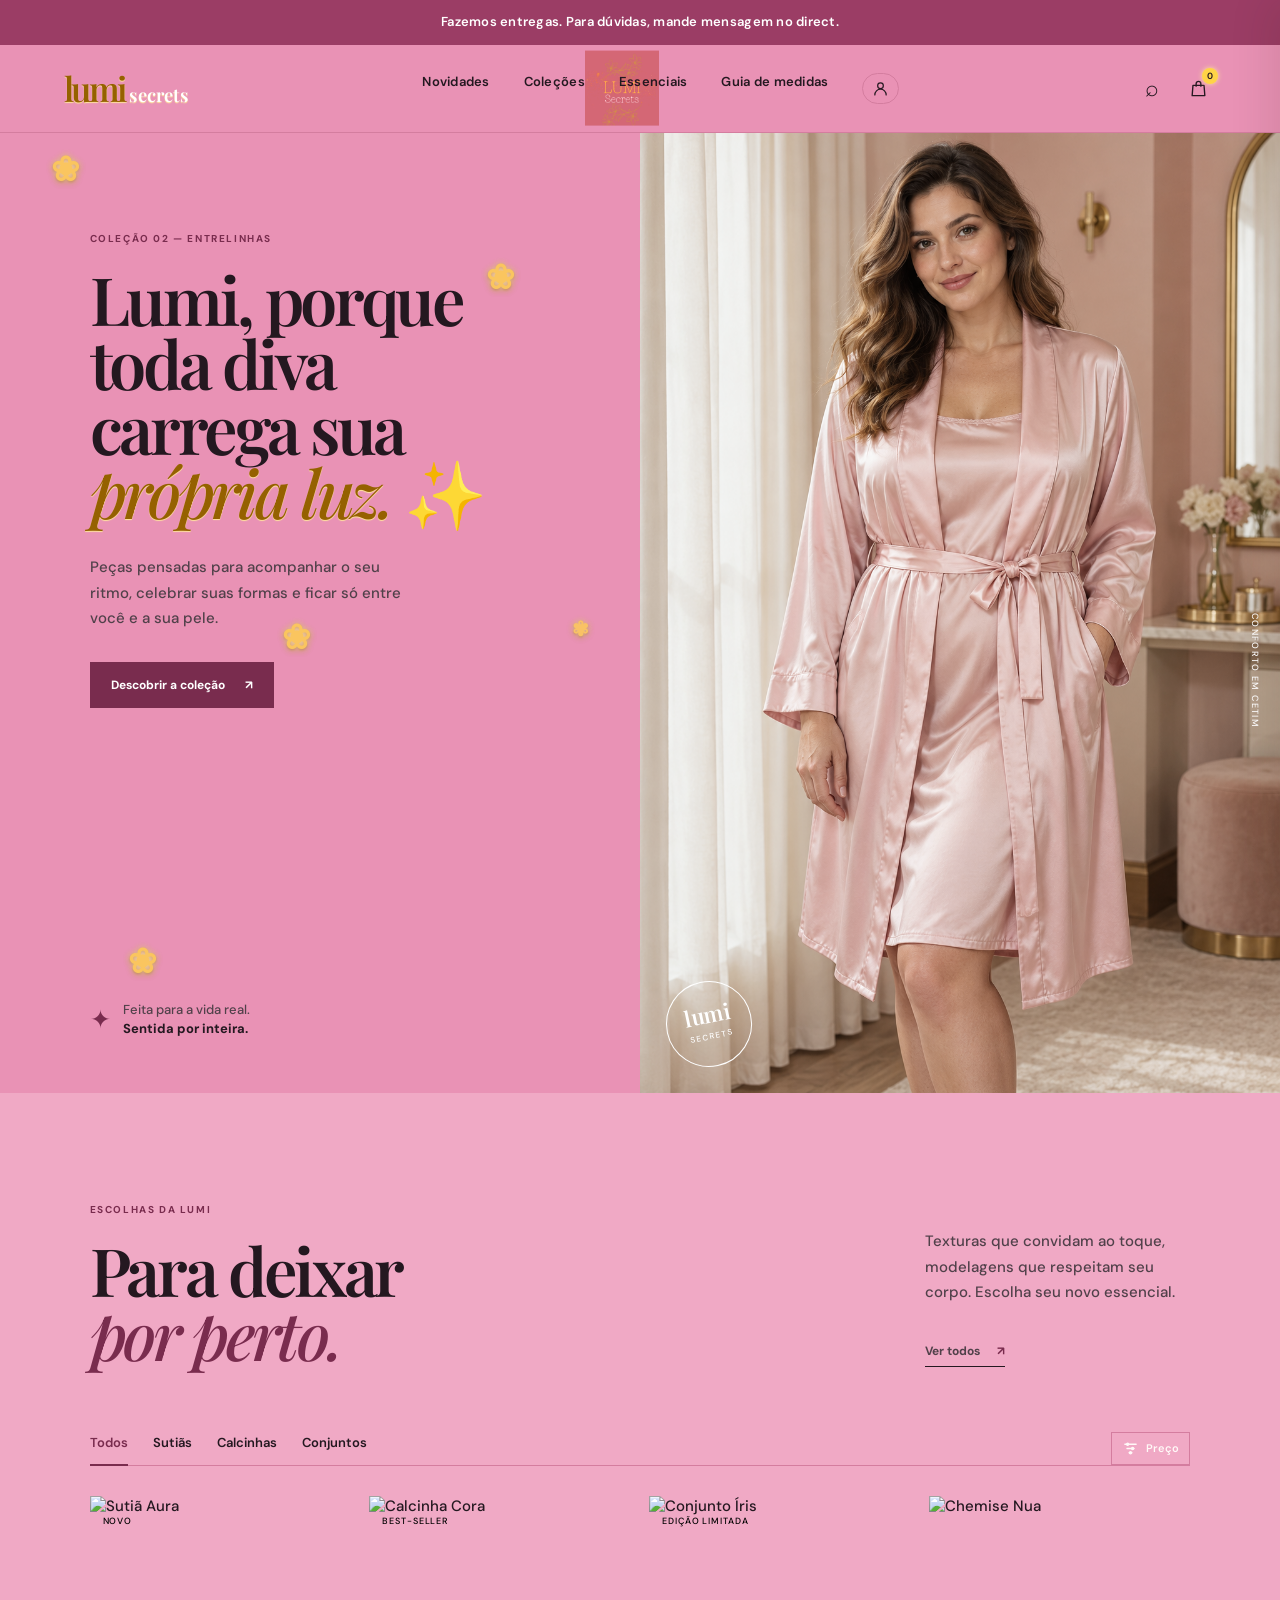
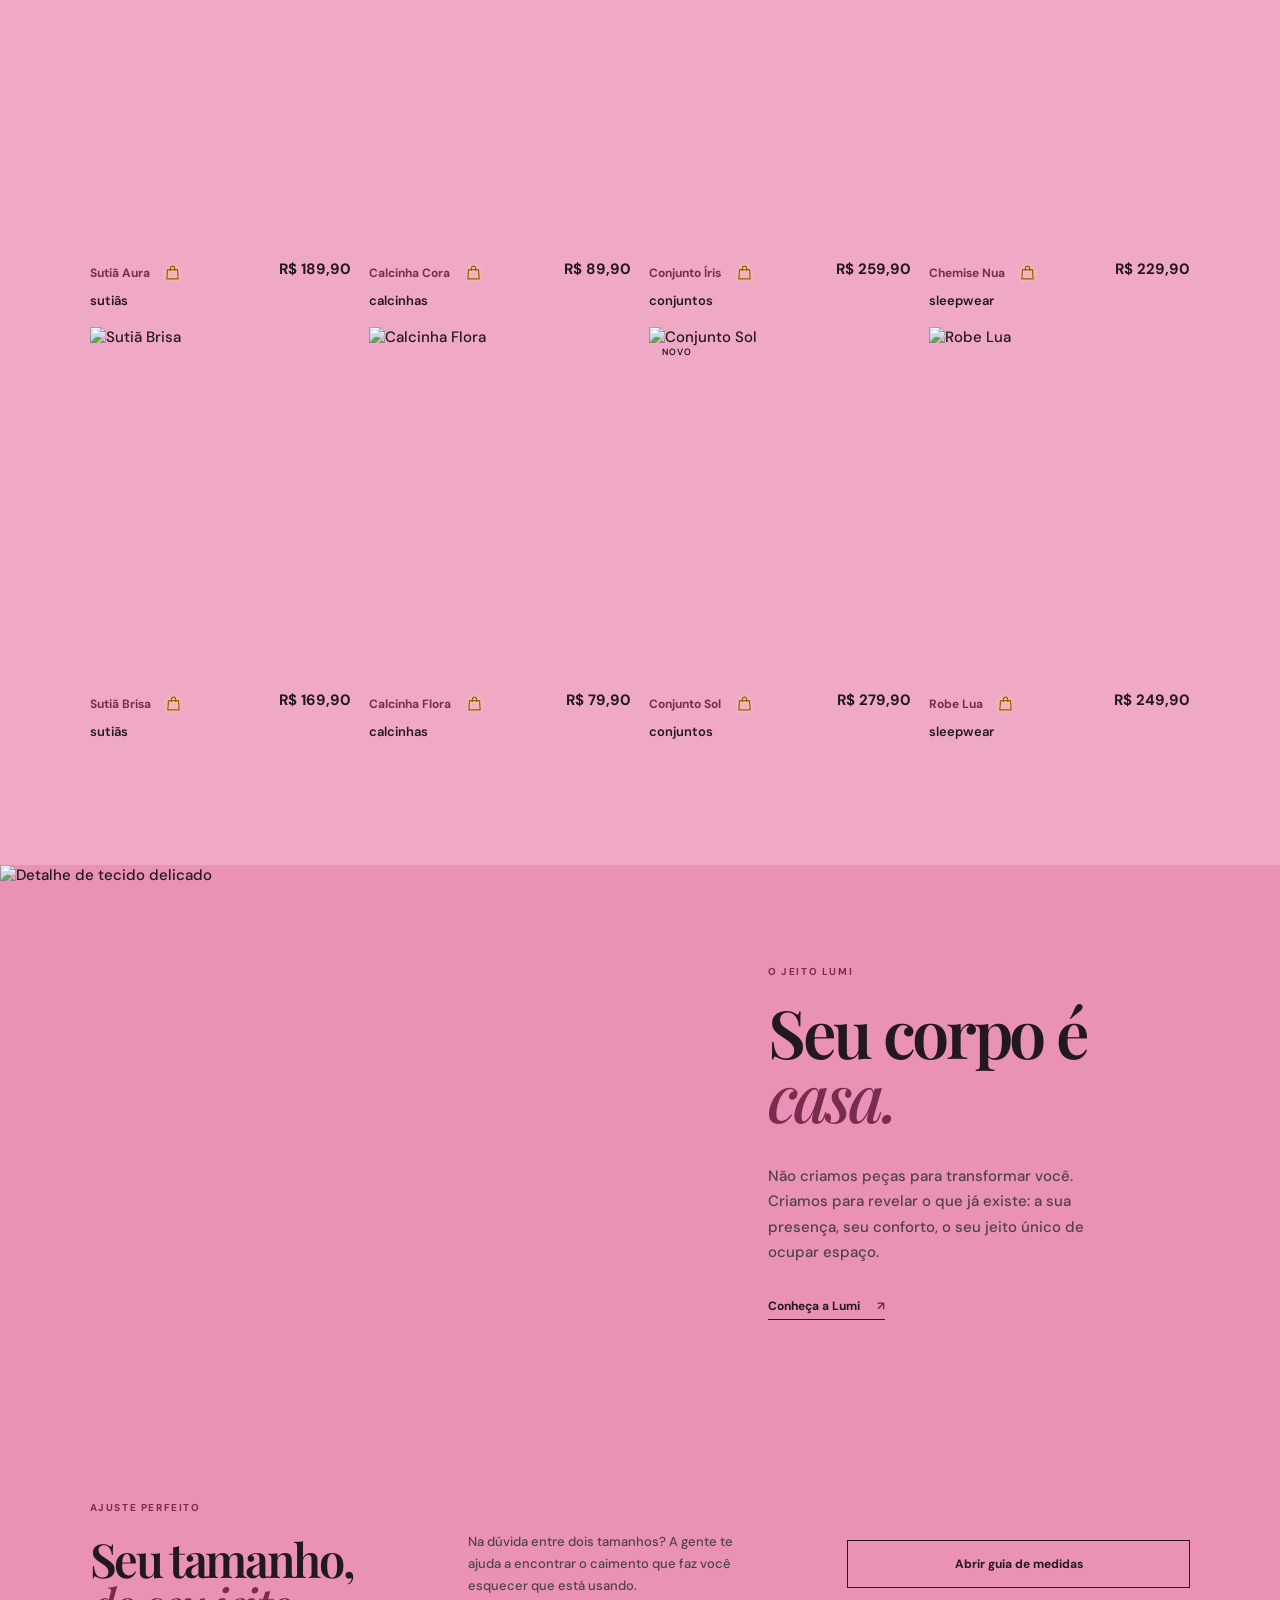
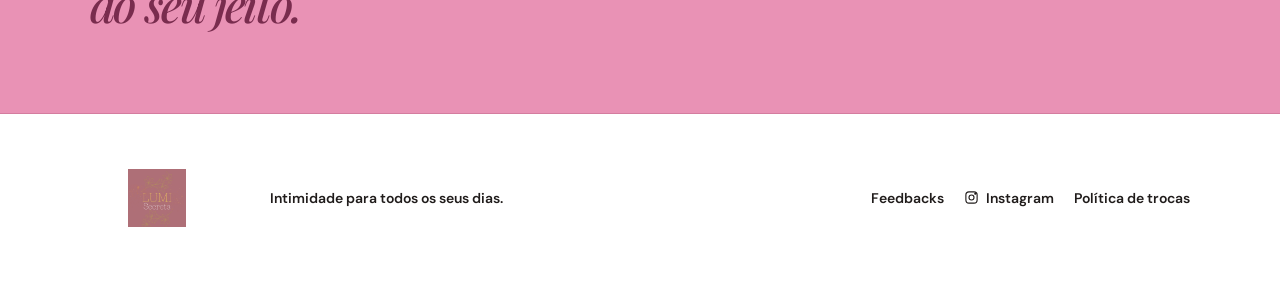
==== commit 3074dfd8: "Atualiza visual da Lumi e adiciona gerenciamento de imagens e biografia" ====
--- a/index.html
+++ b/index.html
@@ -1,84 +1,85 @@
-<!doctype html>
-<html lang="pt-BR">
-  <head>
-    <meta charset="UTF-8" />
-    <meta name="viewport" content="width=device-width, initial-scale=1.0" />
-    <meta name="description" content="Lumi Secrets: moda íntima feminina para vestir sua melhor versão." />
-    <title>Lumi Secrets | Vista sua luz</title>
-    <link rel="preconnect" href="https://fonts.googleapis.com" />
-    <link rel="preconnect" href="https://fonts.gstatic.com" crossorigin />
-    <link href="https://fonts.googleapis.com/css2?family=DM+Sans:wght@400;500;600;700&family=Playfair+Display:wght@500;600;700&display=swap" rel="stylesheet" />
-    <link rel="stylesheet" href="styles.css?v=header-logo-20260926" />
-    <link rel="stylesheet" href="theme.css" />
-    <link rel="stylesheet" href="flowers.css" />
-    <link rel="stylesheet" href="dark-theme.css" />
-    <link rel="stylesheet" href="product-colors.css?v=header-logo-4-20260926" />
-    <link rel="stylesheet" href="checkout-payment.css?v=checkout-ux-20260928" />
-  </head>
-  <body>
-    <span class="gold-flower-detail" aria-hidden="true">❀</span>
-    <div class="announcement">Não fazemos entregas. Para dúvidas, mande mensagem no direct.</div>
-    <header class="site-header">
-      <img class="header-watermark" src="assets/logo/logo.jpeg" alt="" aria-hidden="true" />
-      <button class="icon-button menu-button" aria-label="Abrir menu" aria-expanded="false" aria-controls="mainNav">☰</button>
-      <a class="brand" href="#inicio" aria-label="Lumi Secrets, início">lumi <span>secrets</span></a>
-      <nav class="main-nav" id="mainNav" aria-label="Navegação principal">
-        <a href="#novidades">Novidades</a>
-        <a href="#novidades">Coleções</a>
-        <a href="#essenciais">Essenciais</a>
-        <a href="#guia">Guia de medidas</a>
-              <button class="icon-button account-button" aria-label="Criar perfil ou entrar" id="accountButton"><svg viewBox="0 0 24 24" aria-hidden="true" fill="none" stroke="currentColor" stroke-width="1.7" stroke-linecap="round" stroke-linejoin="round"><circle cx="12" cy="8" r="4"/><path d="M4 21a8 8 0 0 1 16 0"/></svg><span id="accountButtonLabel">Criar perfil ou entrar</span></button>
-      </nav>
-      <div class="header-actions">
-        <button class="icon-button" aria-label="Pesquisar" id="searchButton">⌕</button>
-        <button class="icon-button bag-button" aria-label="Abrir sacola" id="cartButton"><svg class="bag-icon" viewBox="0 0 24 24" aria-hidden="true" fill="none" stroke="currentColor" stroke-width="1.7" stroke-linecap="round" stroke-linejoin="round"><path d="M5 8h14l1 13H4L5 8Z"/><path d="M9 9V6a3 3 0 0 1 6 0v3"/></svg><b id="cartCount">0</b></button>
-      </div>
-    </header>
-    <div class="search-panel" id="searchPanel" hidden><form id="searchForm"><label for="productSearch">Buscar produtos</label><input id="productSearch" type="search" placeholder="Nome ou modelo do produto" autocomplete="off"><button class="search-submit" type="submit">Buscar</button></form><button type="button" id="closeSearch" aria-label="Fechar busca">×</button></div>
-
-    <main id="inicio">
-      <section class="hero" aria-labelledby="hero-title">
-        <div class="hero-copy">
-          <p class="eyebrow">Coleção 02 — Entrelinhas</p>
-          <h1 id="hero-title">Lumi, porque<br />toda diva<br />carrega sua<br /><em>pr&#243;pria luz.</em> &#10024;</h1>
-          <p class="hero-text">Peças pensadas para acompanhar o seu ritmo, celebrar suas formas e ficar só entre você e a sua pele.</p>
-          <a class="button button-dark" href="#novidades">Descobrir a coleção <span>↗</span></a>
-          <div class="hero-note"><span class="spark">✦</span><span>Feita para a vida real.<br /><strong>Sentida por inteira.</strong></span></div>
-        </div>
-        <div class="hero-image-wrap">
-          <img src="https://images.unsplash.com/photo-1617331140180-e8262094733a?auto=format&fit=crop&w=1200&q=85" alt="Mulher usando lingerie preta" />
-          <div class="image-stamp">lumi<br /><small>secrets</small></div>
-          <span class="vertical-label">body · couro vegetal · edição limitada</span>
-        </div>
-      </section>
-
-      <section class="products-section" id="novidades">
-        <div class="section-heading">
-          <div><p class="eyebrow">Escolhas da Lumi</p><h2>Para deixar<br /><em>por perto.</em></h2></div>
-          <div class="section-intro"><p>Texturas que convidam ao toque, modelagens que respeitam seu corpo. Escolha seu novo essencial.</p><button class="text-button" id="viewAll">Ver todos <span>↗</span></button></div>
-        </div>
-        <div class="filters" role="group" aria-label="Filtrar produtos">
-          <button class="filter active" data-filter="todos">Todos</button><button class="filter" data-filter="sutiãs">Sutiãs</button><button class="filter" data-filter="calcinhas">Calcinhas</button><button class="filter" data-filter="conjuntos">Conjuntos</button><button class="filter" data-filter="sleepwear">Sleepwear</button><button class="price-filter-toggle" id="priceFilterToggle" type="button" aria-expanded="false" aria-controls="priceFilterPanel"><svg viewBox="0 0 24 24" aria-hidden="true" fill="none" stroke="currentColor" stroke-width="1.8" stroke-linecap="round"><path d="M4 6h16M7 12h10m-7 6h4"/><circle cx="8" cy="6" r="1.5" fill="currentColor"/><circle cx="15" cy="12" r="1.5" fill="currentColor"/><circle cx="12" cy="18" r="1.5" fill="currentColor"/></svg>Preço</button>
-        </div>
-        <div class="price-filter-panel" id="priceFilterPanel" aria-label="Ordenar produtos pelo preço" hidden><button type="button" class="price-sort-option" data-price-sort="asc" aria-pressed="false">Menor para maior <span aria-hidden="true">↑</span></button><button type="button" class="price-sort-option" data-price-sort="desc" aria-pressed="false">Maior para menor <span aria-hidden="true">↓</span></button><button type="button" class="price-sort-option" data-price-sort="default" aria-pressed="true">Padrão</button></div><div class="product-grid" id="productGrid"></div>
-      </section>
-
-      <section class="manifesto" id="essenciais"><div class="manifesto-image"><img src="https://images.unsplash.com/photo-1596755389378-c31d21fd1273?auto=format&fit=crop&w=1000&q=85" alt="Detalhe de tecido delicado" /></div><div class="manifesto-copy"><p class="eyebrow">O jeito Lumi</p><h2>Seu corpo é<br /><em>casa.</em></h2><p>Não criamos peças para transformar você. Criamos para revelar o que já existe: a sua presença, seu conforto, o seu jeito único de ocupar espaço.</p><a class="text-button" href="#guia">Conheça a Lumi <span>↗</span></a></div></section>
-
-      <section class="size-guide" id="guia"><div><p class="eyebrow">Ajuste perfeito</p><h2>Seu tamanho,<br /><em>do seu jeito.</em></h2></div><p>Na dúvida entre dois tamanhos? A gente te ajuda a encontrar o caimento que faz você esquecer que está usando.</p><button class="button button-outline" id="guideButton">Abrir guia de medidas</button></section>
-      <section class="feedback-section" id="feedbacks" hidden><button class="feedback-close" type="button" aria-label="Fechar feedbacks" onclick="document.getElementById('feedbacks').hidden=true">×</button><div class="feedback-intro"><p class="eyebrow">Histórias reais</p><h2>Quem veste,<br /><em>conta.</em></h2><p>Seu olhar ajuda a Lumi Secrets a criar peças ainda mais especiais.</p></div><div class="feedback-list" id="feedbackList"></div><form class="feedback-form" id="feedbackForm"><p>Feedbacks podem ser enviados pelo perfil que realizou um pedido.</p><fieldset class="rating-field"><legend>Sua avaliação</legend><div class="rating-stars" role="radiogroup" aria-label="Avalie de 1 a 5 estrelas"><input id="rating5" name="rating" type="radio" value="5" required /><label for="rating5" aria-label="5 estrelas">★</label><input id="rating4" name="rating" type="radio" value="4" /><label for="rating4" aria-label="4 estrelas">★</label><input id="rating3" name="rating" type="radio" value="3" /><label for="rating3" aria-label="3 estrelas">★</label><input id="rating2" name="rating" type="radio" value="2" /><label for="rating2" aria-label="2 estrelas">★</label><input id="rating1" name="rating" type="radio" value="1" /><label for="rating1" aria-label="1 estrela">★</label></div></fieldset><label for="feedbackMessage">Seu feedback</label><textarea id="feedbackMessage" name="message" rows="4" placeholder="Conte como foi sua experiência" required></textarea><button class="button button-dark" type="submit">Publicar feedback <span>↗</span></button></form></section>
-    </main>
-
-    <footer><div class="brand footer-brand"><img class="brand-logo" src="assets/logo/logo.jpeg" alt="Lumi Secrets" /></div><p>Intimidade para todos os seus dias.</p><div class="footer-links"><a href="#feedbacks" onclick="document.getElementById('feedbacks').hidden=false">Feedbacks</a><a class="social-link instagram-link" href="https://www.instagram.com/use.lumisecrets?utm_source=ig_web_button_share_sheet&amp;stkn=ZDNlZDc0MzIxNw==" target="_blank" rel="noopener noreferrer"><svg viewBox="0 0 24 24" aria-hidden="true" fill="none" stroke="currentColor" stroke-width="1.8" stroke-linecap="round" stroke-linejoin="round"><defs><linearGradient id="instagramGradient" x1="0" y1="1" x2="1" y2="0"><stop offset="0" stop-color="#feda75"/><stop offset=".5" stop-color="#d62976"/><stop offset="1" stop-color="#4f5bd5"/></linearGradient></defs><rect x="3" y="3" width="18" height="18" rx="5"/><circle cx="12" cy="12" r="4"/><circle cx="18" cy="6" r=".8" fill="currentColor"/></svg><span>Instagram</span></a><a href="#exchangePolicy">Política de trocas</a></div></footer>
-
-    <aside class="cart-drawer" id="cartDrawer" aria-label="Sua sacola" aria-hidden="true"><div class="drawer-head"><div><p class="eyebrow">Sua seleção</p><h2>Sacola <span id="drawerCount">(0)</span></h2></div><button class="close-button" id="closeCart" aria-label="Fechar sacola">×</button></div><div class="cart-items" id="cartItems"><div class="empty-cart">Sua sacola está esperando<br /><em>por uma escolha bonita.</em></div></div><div class="cart-summary"><div><span>Subtotal</span><strong id="cartSubtotal">R$ 0,00</strong></div><button class="button button-dark full-width" id="checkoutButton">Ir para o checkout <span>↗</span></button><small>Impostos e frete calculados na finalização.</small></div></aside><div class="overlay" id="overlay"></div>
-    <div class="toast" id="toast" role="status">Peça adicionada à sacola.</div>
-    <div class="modal" id="guideModal" aria-hidden="true"><div class="modal-content"><button class="close-button" id="closeGuide">×</button><p class="eyebrow">Guia de medidas</p><h2>Encontre seu<br /><em>caimento.</em></h2><p>Meça o busto e o quadril sem apertar a fita. Entre dois tamanhos, escolha o maior para um ajuste mais confortável.</p><div class="size-table"><div><b>Tamanho</b><b>Busto</b><b>Quadril</b></div><div><span>PP</span><span>80–84</span><span>86–90</span></div><div><span>P</span><span>85–89</span><span>91–95</span></div><div><span>M</span><span>90–94</span><span>96–100</span></div><div><span>G</span><span>95–100</span><span>101–106</span></div></div></div></div>
-    <div class="modal" id="accountModal" aria-hidden="true"><form class="modal-content order-modal account-modal" id="accountForm"><button class="close-button" type="button" id="closeAccount" aria-label="Fechar">×</button><p class="eyebrow">Lumi Secrets</p><h2 id="accountTitle">Crie seu<br /><em>perfil.</em></h2><p id="accountStatus">Cadastre seu endereço para receber seus pedidos.</p><div id="accountNameRow"><label for="accountName">Nome completo</label><input id="accountName" name="name" autocomplete="name" required minlength="2" maxlength="120" /></div><div id="accountEmailRow"><label for="accountEmail">E-mail</label><input id="accountEmail" name="email" type="email" autocomplete="email" required maxlength="254" /></div><div id="accountPasswordRow"><label for="accountPassword">Senha (mínimo 6 caracteres)</label><input id="accountPassword" name="password" type="password" autocomplete="new-password" minlength="6" required /></div><div id="accountProfileFields"><label for="accountWhatsapp">WhatsApp</label><input id="accountWhatsapp" name="whatsapp" type="tel" autocomplete="tel" required /><label for="accountCep">CEP</label><input id="accountCep" name="cep" autocomplete="postal-code" inputmode="numeric" maxlength="9" required /><small id="cepLookupStatus" class="cep-lookup-status" role="status" aria-live="polite"></small><label for="accountStreet">Rua/Avenida</label><input id="accountStreet" name="street" autocomplete="address-line1" required /><label for="accountNumber">Número</label><input id="accountNumber" name="number" required /><label for="accountComplement">Complemento (opcional)</label><input id="accountComplement" name="complement" autocomplete="address-line2" /><label for="accountNeighborhood">Bairro</label><input id="accountNeighborhood" name="neighborhood" required /><label for="accountCity">Cidade</label><input id="accountCity" name="city" autocomplete="address-level2" required /><label for="accountState">Estado (UF)</label><input id="accountState" name="state" autocomplete="address-level1" maxlength="2" required /></div><button class="button button-dark full-width" id="accountSubmit" type="submit">Criar perfil</button><button class="account-mode-toggle" id="accountModeToggle" type="button">Já tem perfil? Entrar</button><button class="account-logout" id="logoutAccount" type="button" hidden>Sair do perfil</button></form></div>    <div class="modal" id="checkoutModal" aria-hidden="true"><form class="modal-content order-modal" id="orderForm"><button class="close-button" type="button" id="closeCheckout" aria-label="Fechar">×</button><p class="eyebrow">Finalizar pedido</p><h2>Endereço<br /><em>de entrega.</em></h2><p>O pedido será enviado para o endereço do seu perfil:</p><div class="delivery-address-preview"><strong id="checkoutRecipient"></strong><span id="checkoutAddress"></span></div><button class="button button-dark full-width" type="submit">Confirmar pedido <span>↗</span></button><section id="orderConfirmation" class="order-confirmation" role="status" aria-live="polite" hidden><p class="eyebrow">Pedido recebido</p><h3>Obrigado pela compra! ✨</h3><p>Sua compra foi registrada com sucesso. Guarde o número do pedido:</p><strong id="confirmedOrderNumber"></strong></section></form></div>
-    <div class="modal" id="welcomeModal" aria-hidden="true"><section class="modal-content welcome-modal" role="dialog" aria-modal="true" aria-labelledby="welcomeTitle"><button class="close-button" type="button" id="closeWelcome" aria-label="Fechar mensagem">×</button><p class="eyebrow">Lumi Secrets</p><h2 id="welcomeTitle">Seja bem-vinda,<br /><em>diva!</em> ✨</h2><p>Seu cadastro foi concluído com sucesso. Ficamos felizes em ter você por aqui!</p><button class="button button-dark full-width" type="button" id="welcomeContinue">Continuar</button></section></div>
-
-    <div class="modal" id="exchangePolicy" aria-hidden="true"><section class="modal-content exchange-policy-content" role="dialog" aria-modal="true" aria-labelledby="exchangePolicyTitle"><button class="close-button" type="button" id="closeExchangePolicy" aria-label="Fechar política">×</button><p class="eyebrow">Lumi Secrets</p><h2 id="exchangePolicyTitle">Trocas e<br /><em>devoluções.</em></h2><p>Por questões de higiene, não aceitamos devoluções voluntárias nem trocas de peças íntimas por tamanho, cor ou preferência. Essa regra não limita os direitos garantidos por lei.</p><p>Nas compras feitas pela internet, o direito de arrependimento pode ser exercido em até 7 dias após o recebimento, conforme o art. 49 do Código de Defesa do Consumidor. Os direitos previstos em lei para produtos com defeito também são respeitados.</p><p>Para solicitar atendimento, mande uma mensagem pelo <a href="https://www.instagram.com/use.lumisecrets/" target="_blank" rel="noopener noreferrer">Instagram Direct</a>.</p></section></div>
-    <script src="app.js?v=checkout-ux-20260928"></script>
-    <script src="checkout-payment.js?v=pix-copy-info-20260928"></script>
-  </body>
-</html>
+<!doctype html>
+<html lang="pt-BR">
+  <head>
+    <meta charset="UTF-8" />
+    <meta name="viewport" content="width=device-width, initial-scale=1.0" />
+    <meta name="description" content="Lumi Secrets: moda íntima feminina para vestir sua melhor versão." />
+    <title>Lumi Secrets | Vista sua luz</title>
+    <link rel="preconnect" href="https://fonts.googleapis.com" />
+    <link rel="preconnect" href="https://fonts.gstatic.com" crossorigin />
+    <link href="https://fonts.googleapis.com/css2?family=DM+Sans:wght@400;500;600;700&family=Playfair+Display:wght@500;600;700&display=swap" rel="stylesheet" />
+    <link rel="stylesheet" href="styles.css?v=header-logo-20260926" />
+    <link rel="stylesheet" href="theme.css" />
+    <link rel="stylesheet" href="flowers.css?v=20261007-flowers-behind-images" />
+    <link rel="stylesheet" href="product-colors.css?v=header-logo-4-20260926" />
+    <link rel="stylesheet" href="checkout-payment.css?v=checkout-ux-20260928" />
+    <link rel="stylesheet" href="baby-pink-theme.css?v=20261007-about-lumi" />
+  </head>
+  <body>
+    <span class="gold-flower-detail" aria-hidden="true">❀</span>
+    <div class="announcement">Fazemos entregas. Para dúvidas, mande mensagem no direct.</div>
+    <header class="site-header">
+      <img class="header-watermark" src="assets/logo/logo.jpeg" alt="" aria-hidden="true" />
+      <button class="icon-button menu-button" aria-label="Abrir menu" aria-expanded="false" aria-controls="mainNav">☰</button>
+      <a class="brand" href="#inicio" aria-label="Lumi Secrets, início">lumi <span>secrets</span></a>
+      <nav class="main-nav" id="mainNav" aria-label="Navegação principal">
+        <a href="#novidades">Novidades</a>
+        <a href="#novidades">Coleções</a>
+        <a href="#essenciais">Essenciais</a>
+        <a href="#guia">Guia de medidas</a>
+              <button class="icon-button account-button" aria-label="Criar perfil ou entrar" id="accountButton"><svg viewBox="0 0 24 24" aria-hidden="true" fill="none" stroke="currentColor" stroke-width="1.7" stroke-linecap="round" stroke-linejoin="round"><circle cx="12" cy="8" r="4"/><path d="M4 21a8 8 0 0 1 16 0"/></svg><span id="accountButtonLabel">Criar perfil ou entrar</span></button>
+      </nav>
+      <div class="header-actions">
+        <button class="icon-button" aria-label="Pesquisar" id="searchButton">⌕</button>
+        <button class="icon-button bag-button" aria-label="Abrir sacola" id="cartButton"><svg class="bag-icon" viewBox="0 0 24 24" aria-hidden="true" fill="none" stroke="currentColor" stroke-width="1.7" stroke-linecap="round" stroke-linejoin="round"><path d="M5 8h14l1 13H4L5 8Z"/><path d="M9 9V6a3 3 0 0 1 6 0v3"/></svg><b id="cartCount">0</b></button>
+      </div>
+    </header>
+    <div class="search-panel" id="searchPanel" hidden><form id="searchForm"><label for="productSearch">Buscar produtos</label><input id="productSearch" type="search" placeholder="Nome ou modelo do produto" autocomplete="off"><button class="search-submit" type="submit">Buscar</button></form><button type="button" id="closeSearch" aria-label="Fechar busca">×</button></div>
+
+    <main id="inicio">
+      <section class="hero" aria-labelledby="hero-title">
+        <div class="hero-copy">
+          <p class="eyebrow">Coleção 02 — Entrelinhas</p>
+          <h1 id="hero-title">Lumi, porque<br />toda diva<br />carrega sua<br /><em>pr&#243;pria luz.</em> &#10024;</h1>
+          <p class="hero-text">Peças pensadas para acompanhar o seu ritmo, celebrar suas formas e ficar só entre você e a sua pele.</p>
+          <a class="button button-dark" href="#novidades">Descobrir a coleção <span>↗</span></a>
+          <div class="hero-note"><span class="spark">✦</span><span>Feita para a vida real.<br /><strong>Sentida por inteira.</strong></span></div>
+        </div>
+        <div class="hero-image-wrap">
+          <img src="assets/editorial/modelo-cetim-rosa.png" alt="Mulher vestindo camisola e robe de cetim rosa" />
+          <div class="image-stamp">lumi<br /><small>secrets</small></div>
+          <span class="vertical-label">Conforto em cetim</span>
+        </div>
+      </section>
+
+      <section class="products-section" id="novidades">
+        <div class="section-heading">
+          <div><p class="eyebrow">Escolhas da Lumi</p><h2>Para deixar<br /><em>por perto.</em></h2></div>
+          <div class="section-intro"><p>Texturas que convidam ao toque, modelagens que respeitam seu corpo. Escolha seu novo essencial.</p><button class="text-button" id="viewAll">Ver todos <span>↗</span></button></div>
+        </div>
+        <div class="filters" role="group" aria-label="Filtrar produtos">
+          <button class="filter active" data-filter="todos">Todos</button><button class="filter" data-filter="sutiãs">Sutiãs</button><button class="filter" data-filter="calcinhas">Calcinhas</button><button class="filter" data-filter="conjuntos">Conjuntos</button><button class="price-filter-toggle" id="priceFilterToggle" type="button" aria-expanded="false" aria-controls="priceFilterPanel"><svg viewBox="0 0 24 24" aria-hidden="true" fill="none" stroke="currentColor" stroke-width="1.8" stroke-linecap="round"><path d="M4 6h16M7 12h10m-7 6h4"/><circle cx="8" cy="6" r="1.5" fill="currentColor"/><circle cx="15" cy="12" r="1.5" fill="currentColor"/><circle cx="12" cy="18" r="1.5" fill="currentColor"/></svg>Preço</button>
+        </div>
+        <div class="price-filter-panel" id="priceFilterPanel" aria-label="Ordenar produtos pelo preço" hidden><button type="button" class="price-sort-option" data-price-sort="asc" aria-pressed="false">Menor para maior <span aria-hidden="true">↑</span></button><button type="button" class="price-sort-option" data-price-sort="desc" aria-pressed="false">Maior para menor <span aria-hidden="true">↓</span></button><button type="button" class="price-sort-option" data-price-sort="default" aria-pressed="true">Padrão</button></div><div class="product-grid" id="productGrid"></div>
+      </section>
+
+      <section class="manifesto" id="essenciais"><div class="manifesto-image"><img src="https://images.unsplash.com/photo-1596755389378-c31d21fd1273?auto=format&fit=crop&w=1000&q=85" alt="Detalhe de tecido delicado" /></div><div class="manifesto-copy"><p class="eyebrow">O jeito Lumi</p><h2>Seu corpo é<br /><em>casa.</em></h2><p>Não criamos peças para transformar você. Criamos para revelar o que já existe: a sua presença, seu conforto, o seu jeito único de ocupar espaço.</p><a class="text-button" id="aboutLumiButton" href="#aboutLumi" aria-haspopup="dialog">Conheça a Lumi <span>↗</span></a></div></section>
+
+      <section class="size-guide" id="guia"><div><p class="eyebrow">Ajuste perfeito</p><h2>Seu tamanho,<br /><em>do seu jeito.</em></h2></div><p>Na dúvida entre dois tamanhos? A gente te ajuda a encontrar o caimento que faz você esquecer que está usando.</p><button class="button button-outline" id="guideButton">Abrir guia de medidas</button></section>
+      <section class="feedback-section" id="feedbacks" hidden><button class="feedback-close" type="button" aria-label="Fechar feedbacks" onclick="document.getElementById('feedbacks').hidden=true">×</button><div class="feedback-intro"><p class="eyebrow">Histórias reais</p><h2>Quem veste,<br /><em>conta.</em></h2><p>Seu olhar ajuda a Lumi Secrets a criar peças ainda mais especiais.</p></div><div class="feedback-list" id="feedbackList"></div><form class="feedback-form" id="feedbackForm"><p>Feedbacks podem ser enviados pelo perfil que realizou um pedido.</p><fieldset class="rating-field"><legend>Sua avaliação</legend><div class="rating-stars" role="radiogroup" aria-label="Avalie de 1 a 5 estrelas"><input id="rating5" name="rating" type="radio" value="5" required /><label for="rating5" aria-label="5 estrelas">★</label><input id="rating4" name="rating" type="radio" value="4" /><label for="rating4" aria-label="4 estrelas">★</label><input id="rating3" name="rating" type="radio" value="3" /><label for="rating3" aria-label="3 estrelas">★</label><input id="rating2" name="rating" type="radio" value="2" /><label for="rating2" aria-label="2 estrelas">★</label><input id="rating1" name="rating" type="radio" value="1" /><label for="rating1" aria-label="1 estrela">★</label></div></fieldset><label for="feedbackMessage">Seu feedback</label><textarea id="feedbackMessage" name="message" rows="4" placeholder="Conte como foi sua experiência" required></textarea><button class="button button-dark" type="submit">Publicar feedback <span>↗</span></button></form></section>
+    </main>
+
+    <footer><div class="brand footer-brand"><img class="brand-logo" src="assets/logo/logo.jpeg" alt="Lumi Secrets" /></div><p>Intimidade para todos os seus dias.</p><div class="footer-links"><a href="#feedbacks" onclick="document.getElementById('feedbacks').hidden=false">Feedbacks</a><a class="social-link instagram-link" href="https://www.instagram.com/use.lumisecrets?utm_source=ig_web_button_share_sheet&amp;stkn=ZDNlZDc0MzIxNw==" target="_blank" rel="noopener noreferrer"><svg viewBox="0 0 24 24" aria-hidden="true" fill="none" stroke="currentColor" stroke-width="1.8" stroke-linecap="round" stroke-linejoin="round"><defs><linearGradient id="instagramGradient" x1="0" y1="1" x2="1" y2="0"><stop offset="0" stop-color="#feda75"/><stop offset=".5" stop-color="#d62976"/><stop offset="1" stop-color="#4f5bd5"/></linearGradient></defs><rect x="3" y="3" width="18" height="18" rx="5"/><circle cx="12" cy="12" r="4"/><circle cx="18" cy="6" r=".8" fill="currentColor"/></svg><span>Instagram</span></a><a href="#exchangePolicy">Política de trocas</a></div></footer>
+
+    <aside class="cart-drawer" id="cartDrawer" aria-label="Sua sacola" aria-hidden="true"><div class="drawer-head"><div><p class="eyebrow">Sua seleção</p><h2>Sacola <span id="drawerCount">(0)</span></h2></div><button class="close-button" id="closeCart" aria-label="Fechar sacola">×</button></div><div class="cart-items" id="cartItems"><div class="empty-cart">Sua sacola está esperando<br /><em>por uma escolha bonita.</em></div></div><div class="cart-summary"><div><span>Subtotal</span><strong id="cartSubtotal">R$ 0,00</strong></div><button class="button button-dark full-width" id="checkoutButton">Ir para o checkout <span>↗</span></button><small>Impostos e frete calculados na finalização.</small></div></aside><div class="overlay" id="overlay"></div>
+    <div class="toast" id="toast" role="status">Peça adicionada à sacola.</div>
+    <div class="modal" id="guideModal" aria-hidden="true"><div class="modal-content"><button class="close-button" id="closeGuide">×</button><p class="eyebrow">Guia de medidas</p><h2>Encontre seu<br /><em>caimento.</em></h2><p>Meça o busto e o quadril sem apertar a fita. Entre dois tamanhos, escolha o maior para um ajuste mais confortável.</p><div class="size-table"><div><b>Tamanho</b><b>Busto</b><b>Quadril</b></div><div><span>PP</span><span>80–84</span><span>86–90</span></div><div><span>P</span><span>85–89</span><span>91–95</span></div><div><span>M</span><span>90–94</span><span>96–100</span></div><div><span>G</span><span>95–100</span><span>101–106</span></div></div></div></div>
+    <div class="modal" id="accountModal" aria-hidden="true"><form class="modal-content order-modal account-modal" id="accountForm"><button class="close-button" type="button" id="closeAccount" aria-label="Fechar">×</button><p class="eyebrow">Lumi Secrets</p><h2 id="accountTitle">Crie seu<br /><em>perfil.</em></h2><p id="accountStatus">Cadastre seu endereço para receber seus pedidos.</p><div id="accountNameRow"><label for="accountName">Nome completo</label><input id="accountName" name="name" autocomplete="name" required minlength="2" maxlength="120" /></div><div id="accountEmailRow"><label for="accountEmail">E-mail</label><input id="accountEmail" name="email" type="email" autocomplete="email" required maxlength="254" /></div><div id="accountPasswordRow"><label for="accountPassword">Senha (mínimo 6 caracteres)</label><input id="accountPassword" name="password" type="password" autocomplete="new-password" minlength="6" required /></div><div id="accountProfileFields"><label for="accountWhatsapp">WhatsApp</label><input id="accountWhatsapp" name="whatsapp" type="tel" autocomplete="tel" required /><label for="accountCep">CEP</label><input id="accountCep" name="cep" autocomplete="postal-code" inputmode="numeric" maxlength="9" required /><small id="cepLookupStatus" class="cep-lookup-status" role="status" aria-live="polite"></small><label for="accountStreet">Rua/Avenida</label><input id="accountStreet" name="street" autocomplete="address-line1" required /><label for="accountNumber">Número</label><input id="accountNumber" name="number" required /><label for="accountComplement">Complemento (opcional)</label><input id="accountComplement" name="complement" autocomplete="address-line2" /><label for="accountNeighborhood">Bairro</label><input id="accountNeighborhood" name="neighborhood" required /><label for="accountCity">Cidade</label><input id="accountCity" name="city" autocomplete="address-level2" required /><label for="accountState">Estado (UF)</label><input id="accountState" name="state" autocomplete="address-level1" maxlength="2" required /></div><button class="button button-dark full-width" id="accountSubmit" type="submit">Criar perfil</button><button class="account-mode-toggle" id="accountModeToggle" type="button">Já tem perfil? Entrar</button><button class="account-logout" id="logoutAccount" type="button" hidden>Sair do perfil</button></form></div>    <div class="modal" id="checkoutModal" aria-hidden="true"><form class="modal-content order-modal" id="orderForm"><button class="close-button" type="button" id="closeCheckout" aria-label="Fechar">×</button><p class="eyebrow">Finalizar pedido</p><h2>Endereço<br /><em>de entrega.</em></h2><p>O pedido será enviado para o endereço do seu perfil:</p><div class="delivery-address-preview"><strong id="checkoutRecipient"></strong><span id="checkoutAddress"></span></div><button class="button button-outline full-width" id="editDeliveryAddress" type="button">Editar endereço e CEP</button><button class="button button-dark full-width" type="submit">Confirmar pedido <span>↗</span></button><section id="orderConfirmation" class="order-confirmation" role="status" aria-live="polite" hidden><p class="eyebrow">Pedido recebido</p><h3>Obrigado pela compra! ✨</h3><p>Sua compra foi registrada com sucesso. Guarde o número do pedido:</p><strong id="confirmedOrderNumber"></strong></section></form></div>
+    <div class="modal" id="welcomeModal" aria-hidden="true"><section class="modal-content welcome-modal" role="dialog" aria-modal="true" aria-labelledby="welcomeTitle"><button class="close-button" type="button" id="closeWelcome" aria-label="Fechar mensagem">×</button><p class="eyebrow">Lumi Secrets</p><h2 id="welcomeTitle">Seja bem-vinda,<br /><em>diva!</em> ✨</h2><p>Seu cadastro foi concluído com sucesso. Ficamos felizes em ter você por aqui!</p><button class="button button-dark full-width" type="button" id="welcomeContinue">Continuar</button></section></div>
+
+    <div class="modal" id="exchangePolicy" aria-hidden="true"><section class="modal-content exchange-policy-content" role="dialog" aria-modal="true" aria-labelledby="exchangePolicyTitle"><button class="close-button" type="button" id="closeExchangePolicy" aria-label="Fechar política">×</button><p class="eyebrow">Lumi Secrets</p><h2 id="exchangePolicyTitle">Trocas e<br /><em>devoluções.</em></h2><p>Por questões de higiene, não aceitamos devoluções voluntárias nem trocas de peças íntimas por tamanho, cor ou preferência. Essa regra não limita os direitos garantidos por lei.</p><p>Nas compras feitas pela internet, o direito de arrependimento pode ser exercido em até 7 dias após o recebimento, conforme o art. 49 do Código de Defesa do Consumidor. Os direitos previstos em lei para produtos com defeito também são respeitados.</p><p>Para solicitar atendimento, mande uma mensagem pelo <a href="https://www.instagram.com/use.lumisecrets/" target="_blank" rel="noopener noreferrer">Instagram Direct</a>.</p></section></div>
+    <div class="modal" id="aboutLumi" aria-hidden="true"><section class="modal-content about-lumi-content" role="dialog" aria-modal="true" aria-labelledby="aboutLumiTitle"><button class="close-button" type="button" id="closeAboutLumi" aria-label="Fechar apresentação da loja">×</button><p class="eyebrow">Conheça a Lumi</p><h2 id="aboutLumiTitle">Nossa loja,<br /><em>sua própria luz.</em></h2><p>A Lumi Secrets é uma loja de moda íntima feminina que celebra a beleza de cada mulher. Nossa proposta é unir conforto, delicadeza e estilo em peças que acompanham você no dia a dia e fazem você se sentir bem com seu corpo.</p><p>Acreditamos que cada diva carrega sua própria luz. Por isso, nosso espaço é um convite para escolher o que combina com seu jeito, valorizar suas formas e cuidar de si com carinho.</p><p>Fazemos entregas com o motoboy da loja. Para conhecer as peças ou tirar dúvidas, fale com a gente pelo <a href="https://www.instagram.com/use.lumisecrets/" target="_blank" rel="noopener noreferrer">Instagram Direct</a>.</p><p class="about-lumi-signature">Lumi Secrets: intimidade para todos os seus dias.</p></section></div>
+    <script src="app.js?v=about-lumi-20261007"></script>
+    <script src="checkout-payment.js?v=pix-copy-info-20260928"></script>
+  </body>
+</html>
--- a/flowers.css
+++ b/flowers.css
@@ -1 +1,3 @@
-body::before{content:'❀';position:fixed;z-index:20;pointer-events:none;left:4vw;top:17vh;color:#f4c85b;font:400 34px/1 Georgia,serif;opacity:.34;text-shadow:34vw 12vh 0 #f4c85b,68vw 4vh 0 #f4c85b,91vw 30vh 0 #f4c85b,18vw 52vh 0 #f4c85b,48vw 67vh 0 #f4c85b,80vw 78vh 0 #f4c85b,6vw 88vh 0 #f4c85b}.gold-flower-detail{position:fixed;z-index:20;pointer-events:none;right:12vw;bottom:12vh;color:#f4c85b;font:400 20px/1 Georgia,serif;opacity:.26}.gold-flower-detail::before{content:'✾';position:absolute;right:0;bottom:0;text-shadow:-42vw -17vh 0 #f4c85b,-18vw -59vh 0 #f4c85b,35vw -42vh 0 #f4c85b}
+body::before{content:'❀';position:fixed;z-index:1;pointer-events:none;left:4vw;top:17vh;color:#ffd447;font:400 34px/1 Georgia,serif;opacity:.78;text-shadow:34vw 12vh 0 #ffd447,68vw 4vh 0 #ffd447,91vw 30vh 0 #ffd447,18vw 52vh 0 #ffd447,48vw 67vh 0 #ffd447,80vw 78vh 0 #ffd447,6vw 88vh 0 #ffd447}.gold-flower-detail{position:fixed;z-index:1;pointer-events:none;right:12vw;bottom:12vh;color:#ffd447;font:400 20px/1 Georgia,serif;opacity:.72}.gold-flower-detail::before{content:'✾';position:absolute;right:0;bottom:0;text-shadow:-42vw -17vh 0 #ffd447,-18vw -59vh 0 #ffd447,35vw -42vh 0 #ffd447}
+
+body::before,.gold-flower-detail{filter:drop-shadow(0 0 3px #fff0a6) drop-shadow(0 1px 1px #9b641b);font-weight:600}
--- a/baby-pink-theme.css
+++ b/baby-pink-theme.css
@@ -0,0 +1,64 @@
+/* Fundo rosa beb? e texto com contraste em todas as ?reas da loja. */
+:root{--ink:#241820;--paper:#f0a9c5;--rose:#e992b5;--wine:#792c4e;--muted:#51414a;--line:#d47d9f;--white:#fffafd}
+body,.products-section,.category-strip{background:var(--paper);color:var(--ink)}
+.site-header,.hero,.manifesto,.size-guide,.feedback-section,.footer{background:#e992b5;border-color:var(--line)}
+.hero-text,.hero-note,.manifesto-copy>p:not(.eyebrow){color:var(--muted)}
+.cart-drawer,.modal-content{background:#fffafd;color:var(--ink)}
+.product-name,.product-meta .product-price,.product-type,.filter,.filter.active,.filter:hover,.category-strip strong,.category-strip small{color:var(--ink)}
+.product-name,.filter.active,.category-strip strong{color:var(--wine)}
+.main-nav .account-button{color:var(--ink)!important;border-color:var(--line)}
+.main-nav .account-button:hover{background:#f0a9c5;border-color:var(--wine)}
+.brand,.footer-brand{color:var(--wine)!important}
+.icon-button:hover,.category-strip a:hover{background:#fffafd}
+.payment-methods{background:#f0a9c5;border-color:var(--line);color:var(--ink)}
+.payment-method{background:#fffafd;border-color:var(--line)}
+.payment-methods-heading small,.payment-method small{color:var(--muted)}
+.payment-security-note,.payment-debit-note{color:var(--muted)!important}
+.payment-lock,.payment-symbol{color:var(--wine)}
+@media(max-width:800px){.site-header,.main-nav.open{background:#e992b5}.main-nav.open>a{color:var(--ink);border-color:var(--line)}}
+
+/* Stronger text contrast and a white background at the end of the page. */
+body{font-weight:500}
+.eyebrow,.text-button span,.stars{color:var(--wine)}
+.main-nav,.filter,.product-type,.category-strip small{font-size:13px;font-weight:600}
+.hero-text,.section-intro,.manifesto-copy>p:not(.eyebrow){font-size:15px;line-height:1.7}
+.hero-note{font-size:13px}
+.product-name{font-weight:700}
+.product-meta .product-price{font-weight:700;font-size:15px}
+.filter.active:after{background:var(--wine)}
+footer,.footer,.feedback-section,.feedback-card,.feedback-form input,.feedback-form textarea,#exchangePolicy .modal-content{background:#fff;color:var(--ink)}
+footer p,.footer-links a{font-size:14px;font-weight:600;line-height:1.6}
+.feedback-intro>p:last-child,.feedback-card strong,.feedback-form label{color:var(--muted);font-size:13px}
+.feedback-card p{color:var(--ink)}
+.feedback-form input,.feedback-form textarea{font-size:14px}
+.footer-links a:focus-visible{outline:2px solid var(--wine);outline-offset:5px}
+/* Announcement coordinated with the pink palette. */
+.announcement{background:#9b3d65;color:#fff;padding:12px 20px;font-size:13px;font-weight:600;line-height:1.6;letter-spacing:.02em}
+/* Vivid gold details with darker gold for readable icons and labels. */
+:root{--gold:#e9b52c}
+.product-bag-button{color:#926000;filter:drop-shadow(0 0 2px #ffe69b)}
+.product-bag-button:hover,.product-bag-button:focus-visible{color:#704700}
+.bag-button b{background:#ffd447;color:#241820;box-shadow:0 0 5px #ffe69b}
+.stars{color:#926000}
+.rating-stars input:checked~label,.rating-stars label:hover,.rating-stars label:hover~label{color:#a46b00;text-shadow:0 0 3px #ffe69b}
+.payment-lock{border-color:var(--gold)}
+.price-filter-panel .price-sort-option{border-color:var(--gold)!important}
+.price-filter-panel .price-sort-option[aria-pressed="true"]{background:var(--gold)!important;border-color:var(--gold)!important}
+.price-filter-panel .price-sort-option:hover{background:#f5cd62!important}
+/* Flowers remain behind photos and readable content. */
+.hero-image-wrap,.manifesto-image,.product-image{position:relative;z-index:2}
+.hero-copy,.manifesto-copy,.section-heading,.filters,.product-meta,.category-strip a,.size-guide>*{position:relative;z-index:2}
+footer,.feedback-section{position:relative;z-index:2}
+/* Stronger background logo, preserving the current header layout. */
+.site-header .header-watermark{opacity:1;filter:brightness(1.02) contrast(1.3) saturate(1.3)}
+
+/* Gold Lumi lettering in the header. */
+.site-header .brand{color:#956100!important;text-shadow:0 1px 1px #ffe69b}
+
+/* Gold highlight for the main slogan. */
+#hero-title em{color:#956100;text-shadow:0 1px 1px #ffe69b}
+
+.about-lumi-content{background:#fff;max-width:620px;max-height:90vh;overflow-y:auto}
+.about-lumi-content>p:not(.eyebrow){max-width:none;color:var(--ink);font-size:15px;line-height:1.8;margin:18px 0}
+.about-lumi-content p a{color:var(--wine);font-weight:700;text-decoration:underline}
+.about-lumi-content .about-lumi-signature{font-weight:700;color:var(--wine)}
